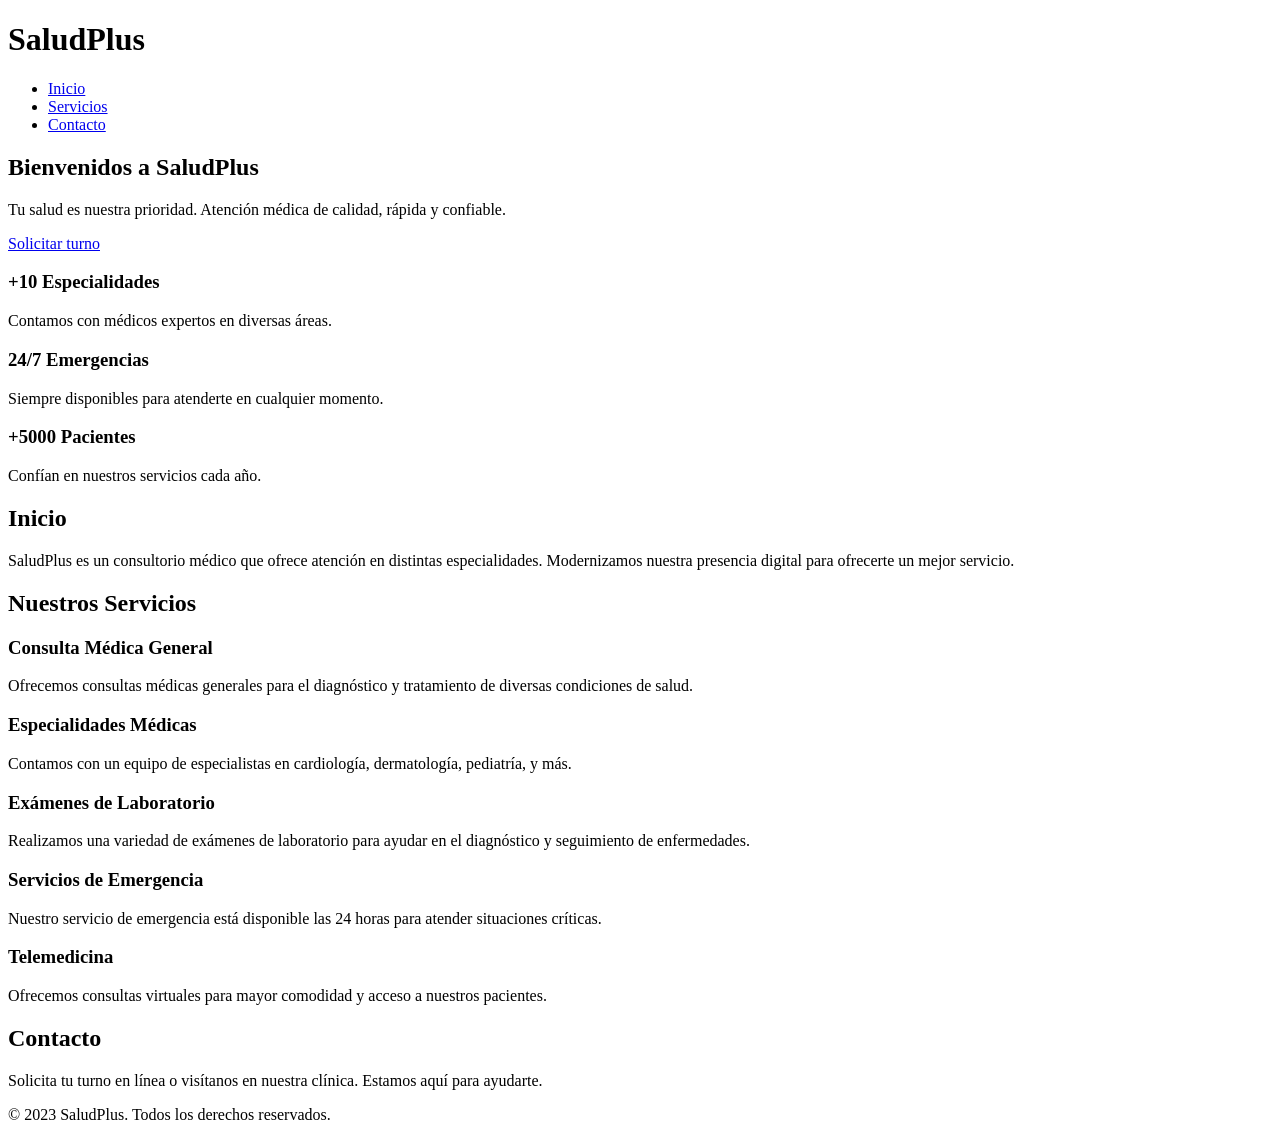
==== index.html @ b2fcef55 "Segundo Commit: Adiccion de Seccion Hero" ====
<!DOCTYPE html>
<html lang="es">
<head>
    <meta charset="UTF-8">
    <meta name="viewport" content="width=device-width, initial-scale=1.0">
    <title>SaludPlus - Servicios Médicos</title>
    <link rel="stylesheet" href="styles.css">
</head>
<body>
    <header class="fixed-header">
        <div class="logo">
            <h1>SaludPlus</h1>
        </div>
        <nav>
            <ul>
                <li><a href="#inicio">Inicio</a></li>
                <li><a href="#servicios">Servicios</a></li>
                <li><a href="#contacto">Contacto</a></li>
            </ul>
        </nav>
    </header>
    
    <main>
        <!-- Hero Section -->
        <section id="hero" class="hero">
            <div class="hero-content">
                <h1>Bienvenidos a SaludPlus</h1>
                <p>Tu salud es nuestra prioridad. Atención médica de calidad, rápida y confiable.</p>
                <a href="turnos.html" class="btn">Solicitar turno</a>
                <div class="hero-highlights">
                    <div>
                        <h3>+10 Especialidades</h3>
                        <p>Contamos con médicos expertos en diversas áreas.</p>
                    </div>
                    <div>
                        <h3>24/7 Emergencias</h3>
                        <p>Siempre disponibles para atenderte en cualquier momento.</p>
                    </div>
                    <div>
                        <h3>+5000 Pacientes</h3>
                        <p>Confían en nuestros servicios cada año.</p>
                    </div>
                </div>
            </div>
        </section>
        
        <section id="inicio">
            <h2>Inicio</h2>
            <p>SaludPlus es un consultorio médico que ofrece atención en distintas especialidades. Modernizamos nuestra presencia digital para ofrecerte un mejor servicio.</p>
        </section>
        
        <section id="servicios">
            <h2>Nuestros Servicios</h2>
            <article>
                <h3>Consulta Médica General</h3>
                <p>Ofrecemos consultas médicas generales para el diagnóstico y tratamiento de diversas condiciones de salud.</p>
            </article>
            <article>
                <h3>Especialidades Médicas</h3>
                <p>Contamos con un equipo de especialistas en cardiología, dermatología, pediatría, y más.</p>
            </article>
            <article>
                <h3>Exámenes de Laboratorio</h3>
                <p>Realizamos una variedad de exámenes de laboratorio para ayudar en el diagnóstico y seguimiento de enfermedades.</p>
            </article>
            <article>
                <h3>Servicios de Emergencia</h3>
                <p>Nuestro servicio de emergencia está disponible las 24 horas para atender situaciones críticas.</p>
            </article>
            <article>
                <h3>Telemedicina</h3>
                <p>Ofrecemos consultas virtuales para mayor comodidad y acceso a nuestros pacientes.</p>
            </article>
        </section>
        
        <section id="contacto">
            <h2>Contacto</h2>
            <p>Solicita tu turno en línea o visítanos en nuestra clínica. Estamos aquí para ayudarte.</p>
        </section>
    </main>
    
    <footer>
        <p>&copy; 2023 SaludPlus. Todos los derechos reservados.</p>
    </footer>
</body>
</html>
---- styles.css ----
/* Estilos para el formulario de turnos */
form {
    max-width: 600px;
    margin: 0 auto;
    padding: 1rem;
    background: #f9f9f9;
    border-radius: 5px;
    box-shadow: 0 2px 5px rgba(0, 0, 0, 0.1);
}

form label {
    display: block;
    margin-bottom: 0.5rem;
    font-weight: bold;
}

form input, form select, form textarea {
    width: 100%;
    padding: 0.5rem;
    margin-bottom: 1rem;
    border: 1px solid #ccc;
    border-radius: 5px;
}

form button {
    display: inline-block;
    background: #007BFF;
    color: #fff;
    padding: 0.75rem 1.5rem;
    text-decoration: none;
    border: none;
    border-radius: 5px;
    font-weight: bold;
    cursor: pointer;
    transition: background 0.3s;
}

form button:hover {
    background: #0056b3;
}
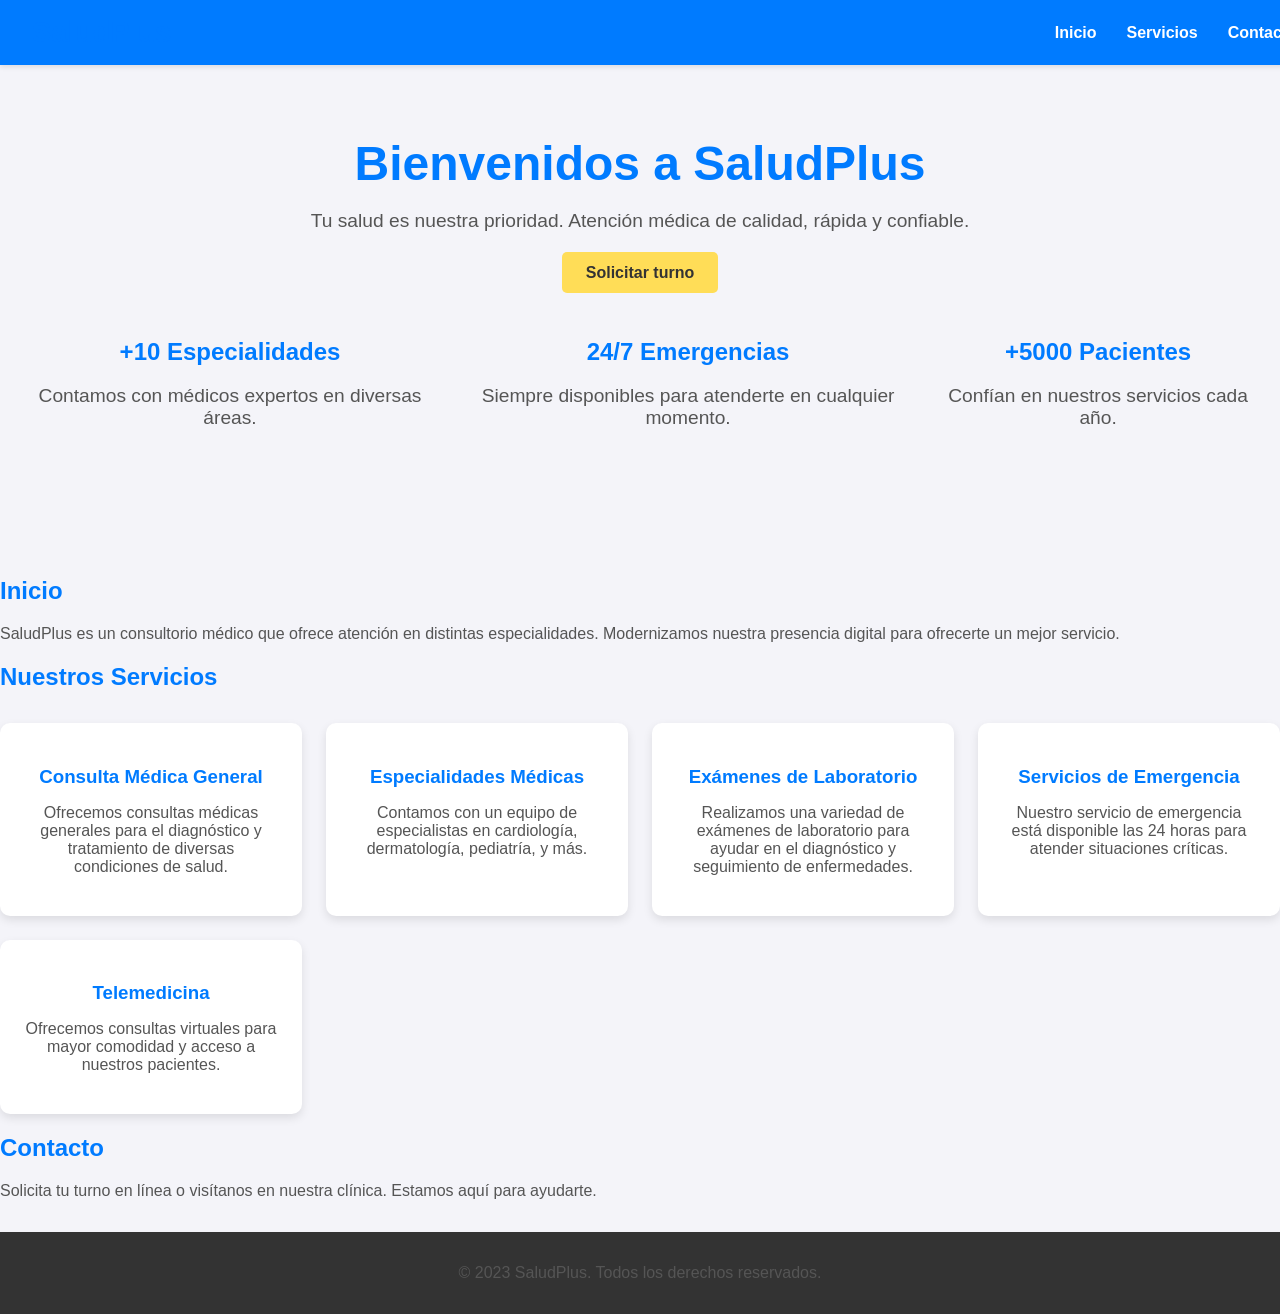
==== commit d077fc76: "Cuarto Commit: Secciones" ====
--- a/index.html
+++ b/index.html
@@ -51,26 +51,28 @@
         
         <section id="servicios">
             <h2>Nuestros Servicios</h2>
-            <article>
-                <h3>Consulta Médica General</h3>
-                <p>Ofrecemos consultas médicas generales para el diagnóstico y tratamiento de diversas condiciones de salud.</p>
-            </article>
-            <article>
-                <h3>Especialidades Médicas</h3>
-                <p>Contamos con un equipo de especialistas en cardiología, dermatología, pediatría, y más.</p>
-            </article>
-            <article>
-                <h3>Exámenes de Laboratorio</h3>
-                <p>Realizamos una variedad de exámenes de laboratorio para ayudar en el diagnóstico y seguimiento de enfermedades.</p>
-            </article>
-            <article>
-                <h3>Servicios de Emergencia</h3>
-                <p>Nuestro servicio de emergencia está disponible las 24 horas para atender situaciones críticas.</p>
-            </article>
-            <article>
-                <h3>Telemedicina</h3>
-                <p>Ofrecemos consultas virtuales para mayor comodidad y acceso a nuestros pacientes.</p>
-            </article>
+            <div class="services-grid">
+                <article>
+                    <h3>Consulta Médica General</h3>
+                    <p>Ofrecemos consultas médicas generales para el diagnóstico y tratamiento de diversas condiciones de salud.</p>
+                </article>
+                <article>
+                    <h3>Especialidades Médicas</h3>
+                    <p>Contamos con un equipo de especialistas en cardiología, dermatología, pediatría, y más.</p>
+                </article>
+                <article>
+                    <h3>Exámenes de Laboratorio</h3>
+                    <p>Realizamos una variedad de exámenes de laboratorio para ayudar en el diagnóstico y seguimiento de enfermedades.</p>
+                </article>
+                <article>
+                    <h3>Servicios de Emergencia</h3>
+                    <p>Nuestro servicio de emergencia está disponible las 24 horas para atender situaciones críticas.</p>
+                </article>
+                <article>
+                    <h3>Telemedicina</h3>
+                    <p>Ofrecemos consultas virtuales para mayor comodidad y acceso a nuestros pacientes.</p>
+                </article>
+            </div>
         </section>
         
         <section id="contacto">
--- a/styles.css
+++ b/styles.css
@@ -1,40 +1,136 @@
-/* Estilos para el formulario de turnos */
-form {
-    max-width: 600px;
-    margin: 0 auto;
-    padding: 1rem;
-    background: #f9f9f9;
-    border-radius: 5px;
-    box-shadow: 0 2px 5px rgba(0, 0, 0, 0.1);
+/* Estilos generales */
+body {
+    font-family: 'Roboto', Arial, sans-serif;
+    margin: 0;
+    padding: 0;
+    color: #333;
+    background-color: #f4f4f9;
 }
 
-form label {
-    display: block;
-    margin-bottom: 0.5rem;
-    font-weight: bold;
+h1, h2, h3 {
+    font-weight: 700;
+    color: #007BFF;
 }
 
-form input, form select, form textarea {
-    width: 100%;
-    padding: 0.5rem;
-    margin-bottom: 1rem;
-    border: 1px solid #ccc;
-    border-radius: 5px;
+p {
+    color: #555;
 }
 
-form button {
-    display: inline-block;
+/* Encabezado fijo */
+.fixed-header {
+    position: fixed;
+    top: 0;
+    left: 0;
+    width: 100%;
     background: #007BFF;
     color: #fff;
+    display: flex;
+    justify-content: space-between;
+    align-items: center;
+    padding: 1rem 2rem;
+    box-shadow: 0 2px 5px rgba(0, 0, 0, 0.1);
+    z-index: 1000;
+}
+
+.fixed-header .logo h1 {
+    margin: 0;
+    font-size: 1.8rem;
+}
+
+.fixed-header nav ul {
+    list-style: none;
+    margin: 0;
+    padding: 0;
+    display: flex;
+}
+
+.fixed-header nav ul li {
+    margin: 0 15px;
+}
+
+.fixed-header nav ul li a {
+    color: #fff;
+    text-decoration: none;
+    font-weight: bold;
+    transition: color 0.3s;
+}
+
+.fixed-header nav ul li a:hover {
+    color: #ffdd57;
+}
+
+/* Hero Section */
+.hero {
+    background: url('https://via.placeholder.com/1920x600') no-repeat center center/cover;
+    color: #fff;
+    text-align: center;
+    padding: 6rem 1rem;
+}
+
+.hero h1 {
+    font-size: 3rem;
+    margin-bottom: 1rem;
+}
+
+.hero p {
+    font-size: 1.2rem;
+    margin-bottom: 2rem;
+}
+
+.hero .btn {
+    background: #ffdd57;
+    color: #333;
     padding: 0.75rem 1.5rem;
     text-decoration: none;
-    border: none;
     border-radius: 5px;
     font-weight: bold;
-    cursor: pointer;
     transition: background 0.3s;
 }
 
-form button:hover {
-    background: #0056b3;
+.hero .btn:hover {
+    background: #ffc107;
+}
+
+.hero-highlights {
+    display: flex;
+    justify-content: space-around;
+    margin-top: 2rem;
+}
+
+.hero-highlights div {
+    text-align: center;
+}
+
+.hero-highlights h3 {
+    font-size: 1.5rem;
+    margin-bottom: 0.5rem;
+}
+
+/* Servicios */
+.services-grid {
+    display: grid;
+    grid-template-columns: repeat(auto-fit, minmax(250px, 1fr));
+    gap: 1.5rem;
+    margin-top: 2rem;
+}
+
+.services-grid article {
+    background: #fff;
+    padding: 1.5rem;
+    border-radius: 10px;
+    box-shadow: 0 4px 10px rgba(0, 0, 0, 0.1);
+    text-align: center;
+}
+
+.services-grid article h3 {
+    margin-bottom: 1rem;
+}
+
+/* Footer */
+footer {
+    background: #333;
+    color: #fff;
+    text-align: center;
+    padding: 1rem 0;
+    margin-top: 2rem;
 }
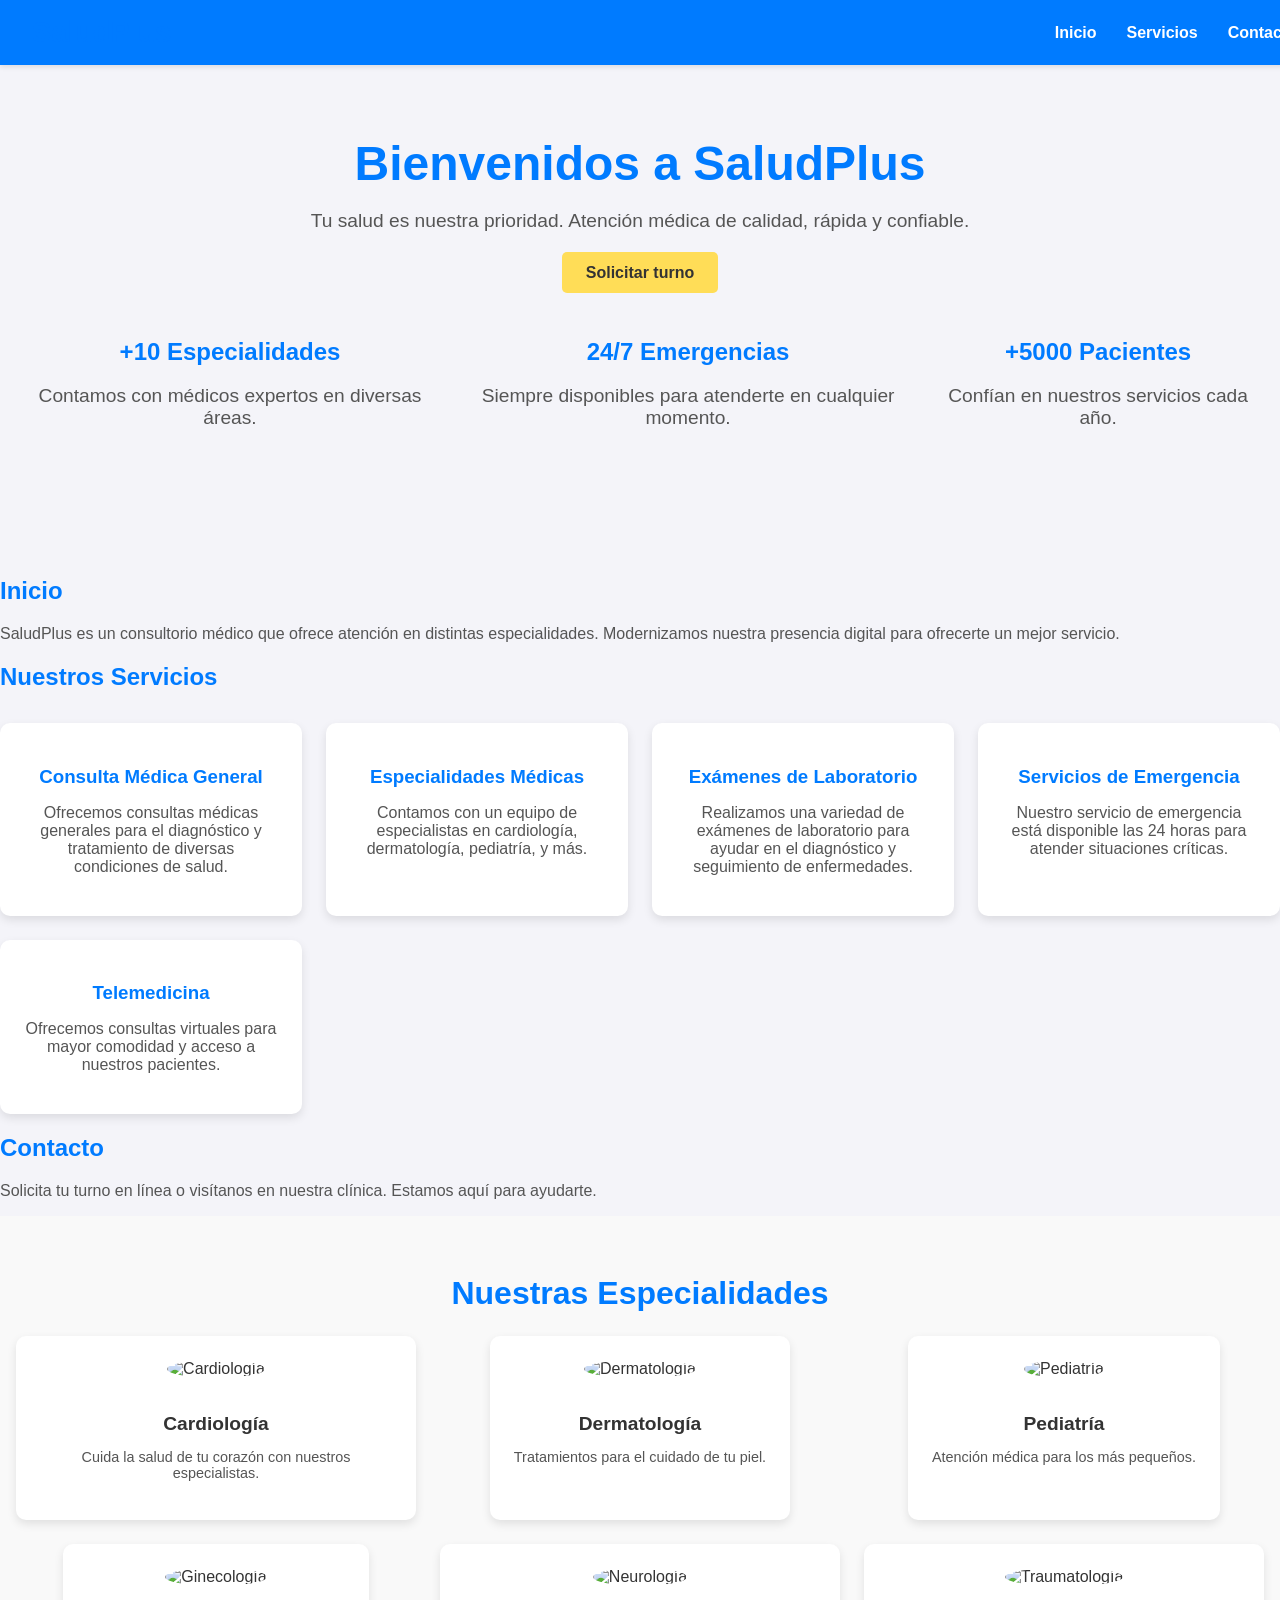
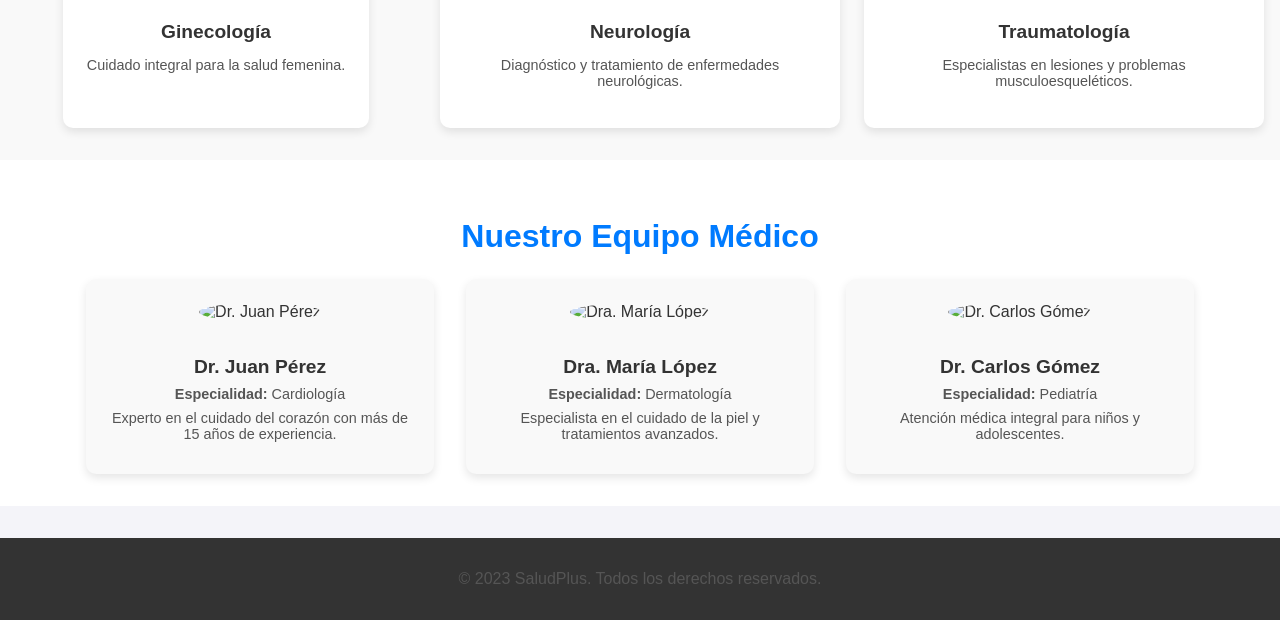
==== commit b28ff0ce: "Quinto Commit: Obras Sociales" ====
--- a/index.html
+++ b/index.html
@@ -81,6 +81,66 @@
         </section>
     </main>
     
+    <section id="especialidades">
+        <h2>Nuestras Especialidades</h2>
+        <div class="especialidades-grid">
+            <article>
+                <img src="https://via.placeholder.com/150" alt="Cardiología">
+                <h3>Cardiología</h3>
+                <p>Cuida la salud de tu corazón con nuestros especialistas.</p>
+            </article>
+            <article>
+                <img src="https://via.placeholder.com/150" alt="Dermatología">
+                <h3>Dermatología</h3>
+                <p>Tratamientos para el cuidado de tu piel.</p>
+            </article>
+            <article>
+                <img src="https://via.placeholder.com/150" alt="Pediatría">
+                <h3>Pediatría</h3>
+                <p>Atención médica para los más pequeños.</p>
+            </article>
+            <article>
+                <img src="https://via.placeholder.com/150" alt="Ginecología">
+                <h3>Ginecología</h3>
+                <p>Cuidado integral para la salud femenina.</p>
+            </article>
+            <article>
+                <img src="https://via.placeholder.com/150" alt="Neurología">
+                <h3>Neurología</h3>
+                <p>Diagnóstico y tratamiento de enfermedades neurológicas.</p>
+            </article>
+            <article>
+                <img src="https://via.placeholder.com/150" alt="Traumatología">
+                <h3>Traumatología</h3>
+                <p>Especialistas en lesiones y problemas musculoesqueléticos.</p>
+            </article>
+        </div>
+    </section>
+
+    <section id="nuestros-medicos">
+        <h2>Nuestro Equipo Médico</h2>
+        <div class="medicos-container">
+            <article class="medico">
+                <img src="https://via.placeholder.com/150" alt="Dr. Juan Pérez">
+                <h3>Dr. Juan Pérez</h3>
+                <p><strong>Especialidad:</strong> Cardiología</p>
+                <p>Experto en el cuidado del corazón con más de 15 años de experiencia.</p>
+            </article>
+            <article class="medico">
+                <img src="https://via.placeholder.com/150" alt="Dra. María López">
+                <h3>Dra. María López</h3>
+                <p><strong>Especialidad:</strong> Dermatología</p>
+                <p>Especialista en el cuidado de la piel y tratamientos avanzados.</p>
+            </article>
+            <article class="medico">
+                <img src="https://via.placeholder.com/150" alt="Dr. Carlos Gómez">
+                <h3>Dr. Carlos Gómez</h3>
+                <p><strong>Especialidad:</strong> Pediatría</p>
+                <p>Atención médica integral para niños y adolescentes.</p>
+            </article>
+        </div>
+    </section>
+    
     <footer>
         <p>&copy; 2023 SaludPlus. Todos los derechos reservados.</p>
     </footer>
--- a/styles.css
+++ b/styles.css
@@ -133,4 +133,118 @@
     text-align: center;
     padding: 1rem 0;
     margin-top: 2rem;
+}
+
+/* Especialidades */
+#especialidades {
+    padding: 2rem 1rem;
+    background-color: #f9f9f9;
+    text-align: center;
+}
+
+#especialidades h2 {
+    font-size: 2rem;
+    margin-bottom: 1.5rem;
+    color: #007BFF;
+}
+
+.especialidades-grid {
+    display: grid;
+    grid-template-columns: repeat(auto-fit, minmax(250px, 1fr));
+    gap: 1.5rem;
+    justify-items: center;
+}
+
+@media (min-width: 992px) {
+    .especialidades-grid {
+        grid-template-columns: repeat(3, 1fr); /* 3 columnas en pantallas grandes */
+    }
+}
+
+.especialidades-grid article {
+    background: #fff;
+    padding: 1.5rem;
+    border-radius: 10px;
+    box-shadow: 0 4px 10px rgba(0, 0, 0, 0.1);
+    text-align: center;
+    transition: transform 0.3s, box-shadow 0.3s;
+}
+
+.especialidades-grid article:hover {
+    transform: translateY(-5px);
+    box-shadow: 0 6px 15px rgba(0, 0, 0, 0.2);
+}
+
+.especialidades-grid img {
+    width: 100px;
+    height: 100px;
+    object-fit: cover;
+    border-radius: 50%;
+    margin-bottom: 1rem;
+}
+
+.especialidades-grid h3 {
+    font-size: 1.2rem;
+    margin-bottom: 0.5rem;
+    color: #333;
+}
+
+.especialidades-grid p {
+    font-size: 0.9rem;
+    color: #555;
+}
+
+/* Nuestros Médicos */
+#nuestros-medicos {
+    padding: 2rem 1rem;
+    background-color: #fff;
+    text-align: center;
+}
+
+#nuestros-medicos h2 {
+    font-size: 2rem;
+    margin-bottom: 1.5rem;
+    color: #007BFF;
+}
+
+.medicos-container {
+    display: flex;
+    flex-wrap: wrap;
+    justify-content: center;
+    gap: 2rem;
+}
+
+.medico {
+    background: #f9f9f9;
+    padding: 1.5rem;
+    border-radius: 10px;
+    box-shadow: 0 4px 10px rgba(0, 0, 0, 0.1);
+    text-align: center;
+    max-width: 300px;
+    transition: transform 0.3s, box-shadow 0.3s;
+}
+
+.medico:hover {
+    transform: translateY(-5px);
+    box-shadow: 0 6px 15px rgba(0, 0, 0, 0.2);
+}
+
+.medico img {
+    width: 120px;
+    height: 120px;
+    object-fit: cover;
+    border-radius: 50%;
+    margin-bottom: 1rem;
+}
+
+.medico h3 {
+    font-size: 1.2rem;
+    margin-bottom: 0.5rem;
+    color: #333;
+}
+
+.medico p {
+    font-size: 0.9rem;
+    color: #555;
+    margin: 0.5rem 0;
 }
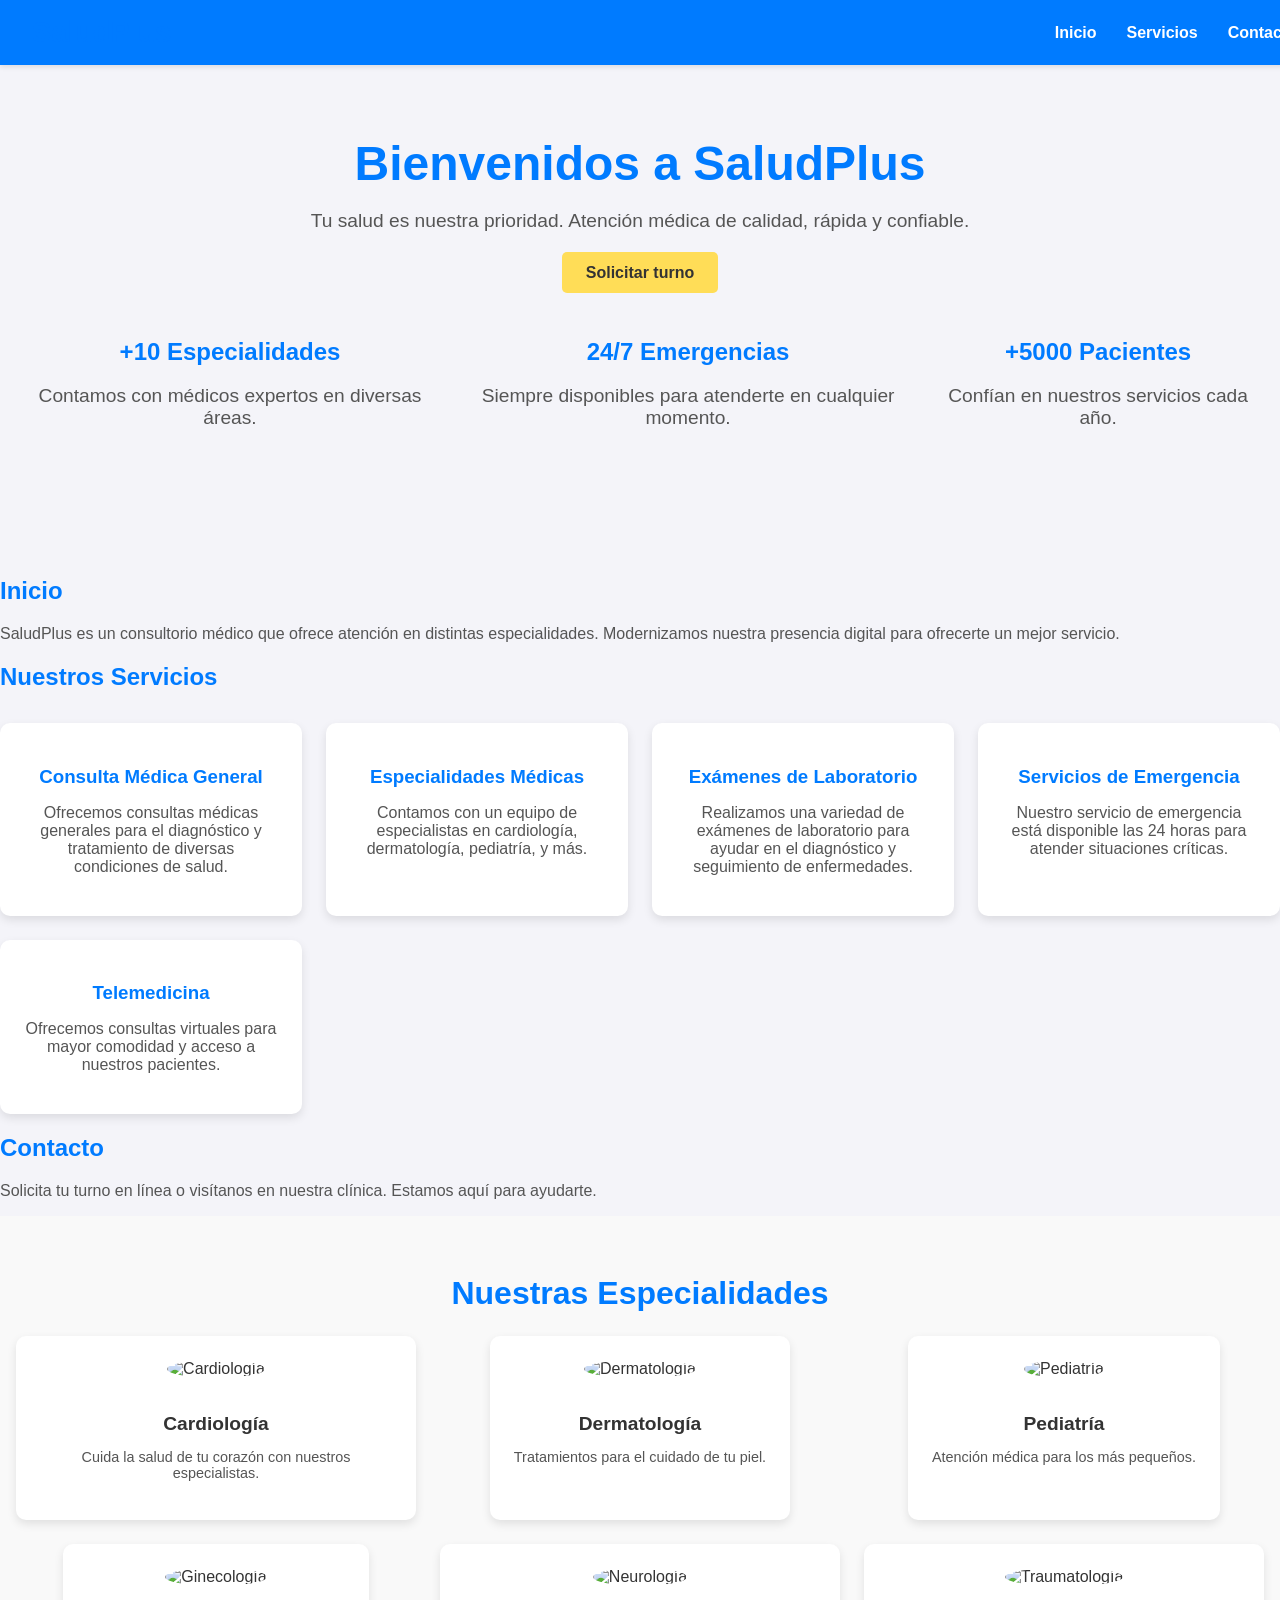
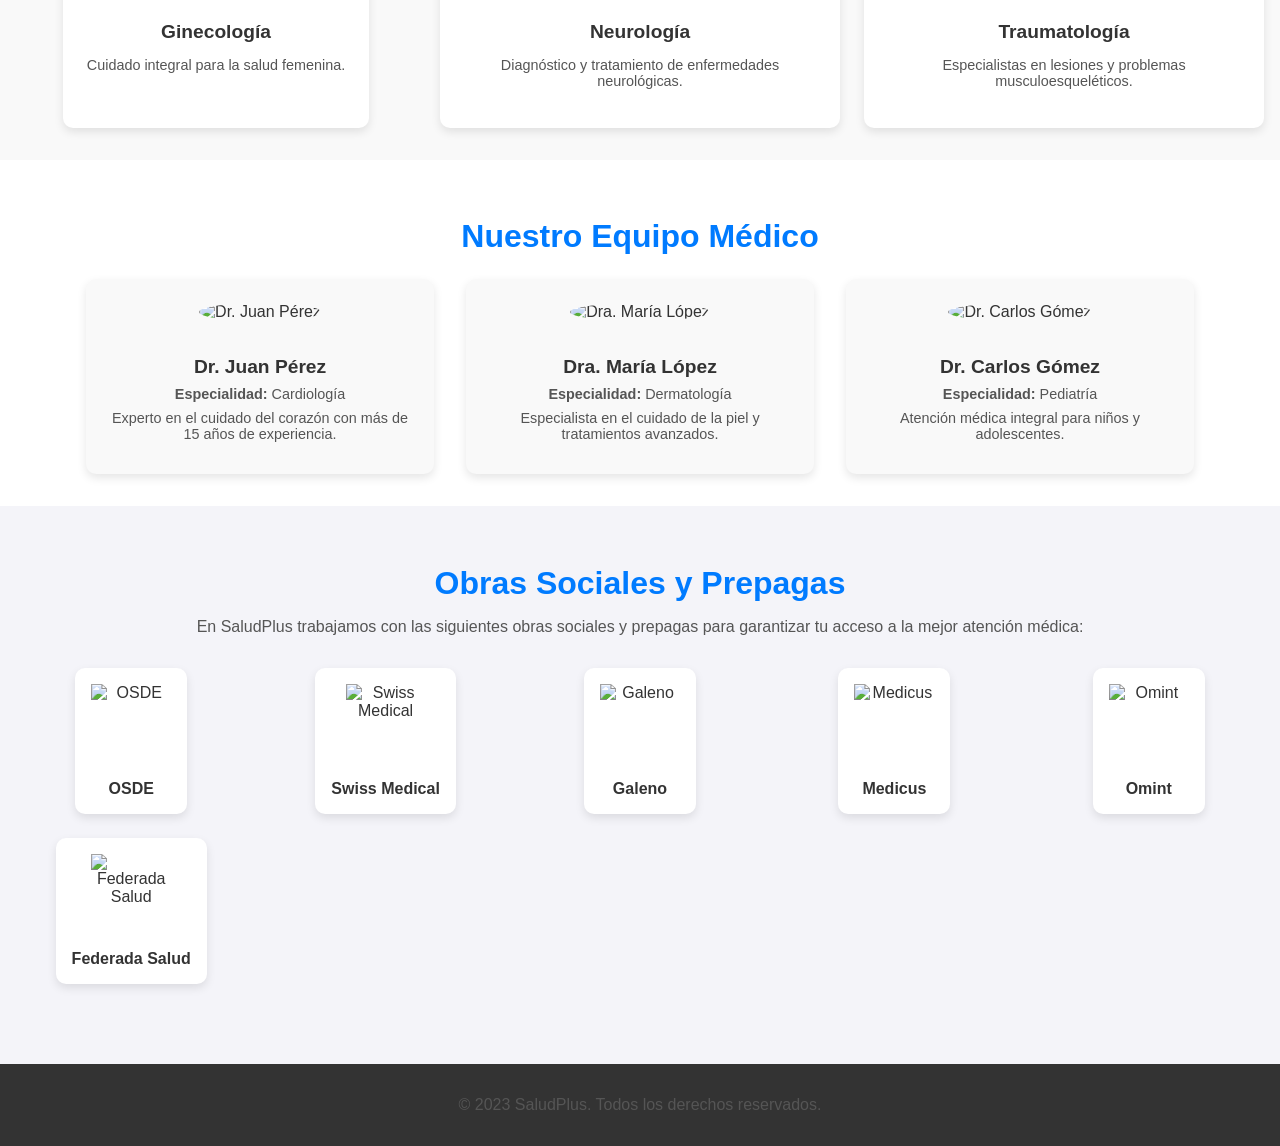
==== commit 18a69de9: "Sexto Commit: Secciones y Derechos" ====
--- a/index.html
+++ b/index.html
@@ -140,6 +140,37 @@
             </article>
         </div>
     </section>
+
+    <section id="obras-sociales">
+        <h2>Obras Sociales y Prepagas</h2>
+        <p>En SaludPlus trabajamos con las siguientes obras sociales y prepagas para garantizar tu acceso a la mejor atención médica:</p>
+        <ul class="obras-list">
+            <li>
+                <img src="https://via.placeholder.com/100" alt="OSDE">
+                <span>OSDE</span>
+            </li>
+            <li>
+                <img src="https://via.placeholder.com/100" alt="Swiss Medical">
+                <span>Swiss Medical</span>
+            </li>
+            <li>
+                <img src="https://via.placeholder.com/100" alt="Galeno">
+                <span>Galeno</span>
+            </li>
+            <li>
+                <img src="https://via.placeholder.com/100" alt="Medicus">
+                <span>Medicus</span>
+            </li>
+            <li>
+                <img src="https://via.placeholder.com/100" alt="Omint">
+                <span>Omint</span>
+            </li>
+            <li>
+                <img src="https://via.placeholder.com/100" alt="Federada Salud">
+                <span>Federada Salud</span>
+            </li>
+        </ul>
+    </section>
     
     <footer>
         <p>&copy; 2023 SaludPlus. Todos los derechos reservados.</p>
--- a/styles.css
+++ b/styles.css
@@ -247,4 +247,62 @@
     font-size: 0.9rem;
     color: #555;
     margin: 0.5rem 0;
+}
+
+/* Obras Sociales */
+#obras-sociales {
+    padding: 2rem 1rem;
+    background-color: #f4f4f9;
+    text-align: center;
+}
+
+#obras-sociales h2 {
+    font-size: 2rem;
+    margin-bottom: 1rem;
+    color: #007BFF;
+}
+
+#obras-sociales p {
+    font-size: 1rem;
+    color: #555;
+    margin-bottom: 2rem;
+}
+
+.obras-list {
+    list-style: none;
+    padding: 0;
+    display: grid;
+    grid-template-columns: repeat(auto-fit, minmax(200px, 1fr));
+    gap: 1.5rem;
+    justify-items: center;
+}
+
+.obras-list li {
+    background: #fff;
+    padding: 1rem;
+    border-radius: 10px;
+    box-shadow: 0 4px 10px rgba(0, 0, 0, 0.1);
+    text-align: center;
+    transition: transform 0.3s, box-shadow 0.3s;
+    display: flex;
+    flex-direction: column;
+    align-items: center;
+}
+
+.obras-list li:hover {
+    transform: translateY(-5px);
+    box-shadow: 0 6px 15px rgba(0, 0, 0, 0.2);
+}
+
+.obras-list img {
+    width: 80px;
+    height: 80px;
+    object-fit: contain;
+    margin-bottom: 1rem;
+}
+
+.obras-list span {
+    font-size: 1rem;
+    font-weight: bold;
+    color: #333;
 }
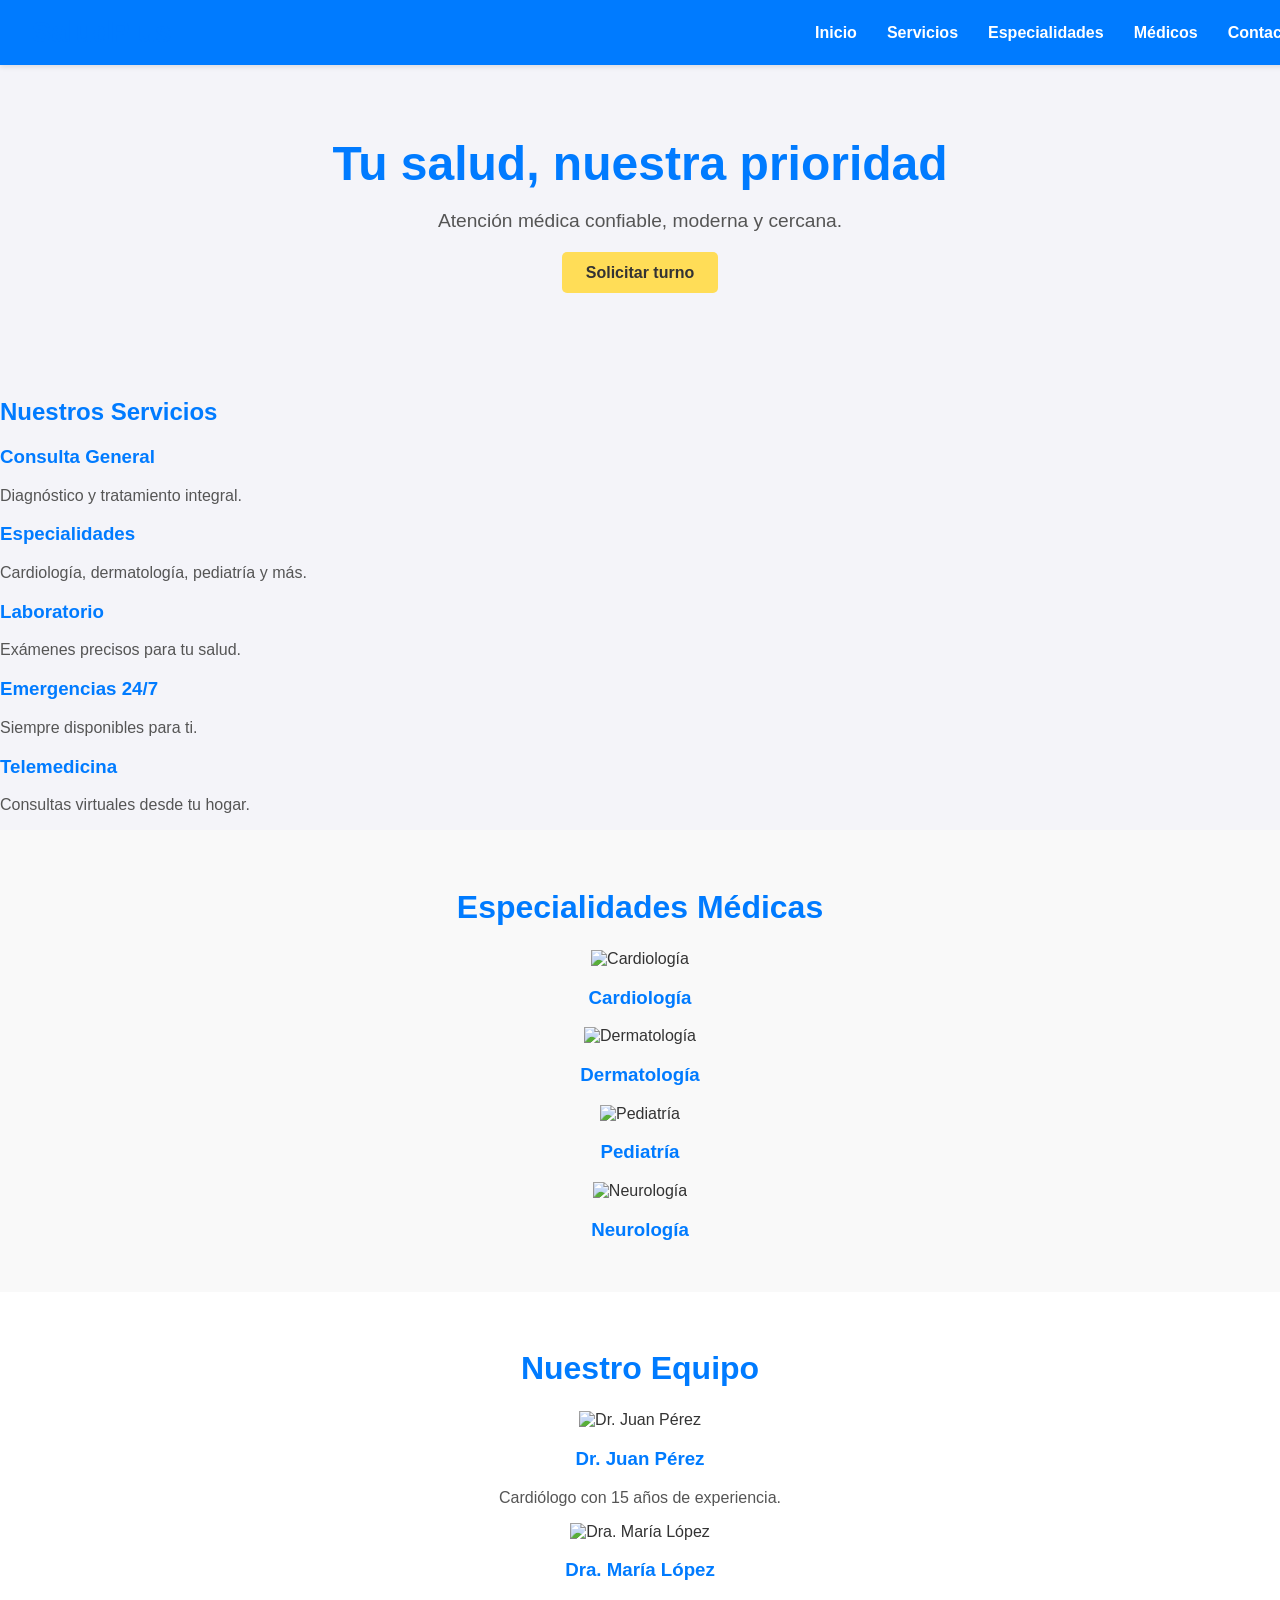
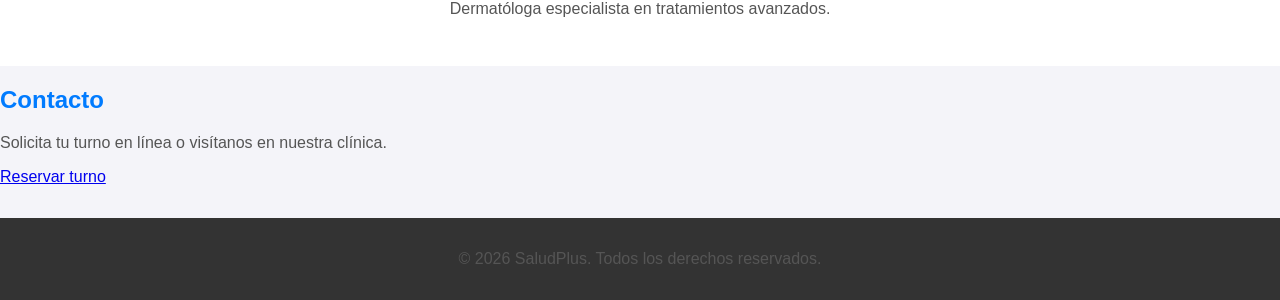
==== commit 56f7efdb: "Update index.html" ====
--- a/index.html
+++ b/index.html
@@ -1,179 +1,114 @@
 <!DOCTYPE html>
 <html lang="es">
 <head>
-    <meta charset="UTF-8">
-    <meta name="viewport" content="width=device-width, initial-scale=1.0">
-    <title>SaludPlus - Servicios Médicos</title>
-    <link rel="stylesheet" href="styles.css">
+  <meta charset="UTF-8">
+  <meta name="viewport" content="width=device-width, initial-scale=1.0">
+  <title>SaludPlus - Servicios Médicos</title>
+  <link rel="stylesheet" href="styles.css">
 </head>
 <body>
-    <header class="fixed-header">
-        <div class="logo">
-            <h1>SaludPlus</h1>
-        </div>
-        <nav>
-            <ul>
-                <li><a href="#inicio">Inicio</a></li>
-                <li><a href="#servicios">Servicios</a></li>
-                <li><a href="#contacto">Contacto</a></li>
-            </ul>
-        </nav>
-    </header>
-    
-    <main>
-        <!-- Hero Section -->
-        <section id="hero" class="hero">
-            <div class="hero-content">
-                <h1>Bienvenidos a SaludPlus</h1>
-                <p>Tu salud es nuestra prioridad. Atención médica de calidad, rápida y confiable.</p>
-                <a href="turnos.html" class="btn">Solicitar turno</a>
-                <div class="hero-highlights">
-                    <div>
-                        <h3>+10 Especialidades</h3>
-                        <p>Contamos con médicos expertos en diversas áreas.</p>
-                    </div>
-                    <div>
-                        <h3>24/7 Emergencias</h3>
-                        <p>Siempre disponibles para atenderte en cualquier momento.</p>
-                    </div>
-                    <div>
-                        <h3>+5000 Pacientes</h3>
-                        <p>Confían en nuestros servicios cada año.</p>
-                    </div>
-                </div>
-            </div>
-        </section>
-        
-        <section id="inicio">
-            <h2>Inicio</h2>
-            <p>SaludPlus es un consultorio médico que ofrece atención en distintas especialidades. Modernizamos nuestra presencia digital para ofrecerte un mejor servicio.</p>
-        </section>
-        
-        <section id="servicios">
-            <h2>Nuestros Servicios</h2>
-            <div class="services-grid">
-                <article>
-                    <h3>Consulta Médica General</h3>
-                    <p>Ofrecemos consultas médicas generales para el diagnóstico y tratamiento de diversas condiciones de salud.</p>
-                </article>
-                <article>
-                    <h3>Especialidades Médicas</h3>
-                    <p>Contamos con un equipo de especialistas en cardiología, dermatología, pediatría, y más.</p>
-                </article>
-                <article>
-                    <h3>Exámenes de Laboratorio</h3>
-                    <p>Realizamos una variedad de exámenes de laboratorio para ayudar en el diagnóstico y seguimiento de enfermedades.</p>
-                </article>
-                <article>
-                    <h3>Servicios de Emergencia</h3>
-                    <p>Nuestro servicio de emergencia está disponible las 24 horas para atender situaciones críticas.</p>
-                </article>
-                <article>
-                    <h3>Telemedicina</h3>
-                    <p>Ofrecemos consultas virtuales para mayor comodidad y acceso a nuestros pacientes.</p>
-                </article>
-            </div>
-        </section>
-        
-        <section id="contacto">
-            <h2>Contacto</h2>
-            <p>Solicita tu turno en línea o visítanos en nuestra clínica. Estamos aquí para ayudarte.</p>
-        </section>
-    </main>
-    
-    <section id="especialidades">
-        <h2>Nuestras Especialidades</h2>
-        <div class="especialidades-grid">
-            <article>
-                <img src="https://via.placeholder.com/150" alt="Cardiología">
-                <h3>Cardiología</h3>
-                <p>Cuida la salud de tu corazón con nuestros especialistas.</p>
-            </article>
-            <article>
-                <img src="https://via.placeholder.com/150" alt="Dermatología">
-                <h3>Dermatología</h3>
-                <p>Tratamientos para el cuidado de tu piel.</p>
-            </article>
-            <article>
-                <img src="https://via.placeholder.com/150" alt="Pediatría">
-                <h3>Pediatría</h3>
-                <p>Atención médica para los más pequeños.</p>
-            </article>
-            <article>
-                <img src="https://via.placeholder.com/150" alt="Ginecología">
-                <h3>Ginecología</h3>
-                <p>Cuidado integral para la salud femenina.</p>
-            </article>
-            <article>
-                <img src="https://via.placeholder.com/150" alt="Neurología">
-                <h3>Neurología</h3>
-                <p>Diagnóstico y tratamiento de enfermedades neurológicas.</p>
-            </article>
-            <article>
-                <img src="https://via.placeholder.com/150" alt="Traumatología">
-                <h3>Traumatología</h3>
-                <p>Especialistas en lesiones y problemas musculoesqueléticos.</p>
-            </article>
-        </div>
-    </section>
+  <!-- Header -->
+  <header class="fixed-header">
+    <div class="logo">
+      <h1>SaludPlus</h1>
+    </div>
+    <nav>
+      <ul>
+        <li><a href="#inicio">Inicio</a></li>
+        <li><a href="#servicios">Servicios</a></li>
+        <li><a href="#especialidades">Especialidades</a></li>
+        <li><a href="#nuestros-medicos">Médicos</a></li>
+        <li><a href="#contacto">Contacto</a></li>
+      </ul>
+    </nav>
+  </header>
 
-    <section id="nuestros-medicos">
-        <h2>Nuestro Equipo Médico</h2>
-        <div class="medicos-container">
-            <article class="medico">
-                <img src="https://via.placeholder.com/150" alt="Dr. Juan Pérez">
-                <h3>Dr. Juan Pérez</h3>
-                <p><strong>Especialidad:</strong> Cardiología</p>
-                <p>Experto en el cuidado del corazón con más de 15 años de experiencia.</p>
-            </article>
-            <article class="medico">
-                <img src="https://via.placeholder.com/150" alt="Dra. María López">
-                <h3>Dra. María López</h3>
-                <p><strong>Especialidad:</strong> Dermatología</p>
-                <p>Especialista en el cuidado de la piel y tratamientos avanzados.</p>
-            </article>
-            <article class="medico">
-                <img src="https://via.placeholder.com/150" alt="Dr. Carlos Gómez">
-                <h3>Dr. Carlos Gómez</h3>
-                <p><strong>Especialidad:</strong> Pediatría</p>
-                <p>Atención médica integral para niños y adolescentes.</p>
-            </article>
-        </div>
-    </section>
+  <!-- Hero -->
+  <section class="hero">
+    <div class="hero-content">
+      <h1>Tu salud, nuestra prioridad</h1>
+      <p>Atención médica confiable, moderna y cercana.</p>
+      <a href="turnos.html" class="btn">Solicitar turno</a>
+    </div>
+  </section>
 
-    <section id="obras-sociales">
-        <h2>Obras Sociales y Prepagas</h2>
-        <p>En SaludPlus trabajamos con las siguientes obras sociales y prepagas para garantizar tu acceso a la mejor atención médica:</p>
-        <ul class="obras-list">
-            <li>
-                <img src="https://via.placeholder.com/100" alt="OSDE">
-                <span>OSDE</span>
-            </li>
-            <li>
-                <img src="https://via.placeholder.com/100" alt="Swiss Medical">
-                <span>Swiss Medical</span>
-            </li>
-            <li>
-                <img src="https://via.placeholder.com/100" alt="Galeno">
-                <span>Galeno</span>
-            </li>
-            <li>
-                <img src="https://via.placeholder.com/100" alt="Medicus">
-                <span>Medicus</span>
-            </li>
-            <li>
-                <img src="https://via.placeholder.com/100" alt="Omint">
-                <span>Omint</span>
-            </li>
-            <li>
-                <img src="https://via.placeholder.com/100" alt="Federada Salud">
-                <span>Federada Salud</span>
-            </li>
-        </ul>
-    </section>
-    
-    <footer>
-        <p>&copy; 2023 SaludPlus. Todos los derechos reservados.</p>
-    </footer>
+  <!-- Servicios -->
+  <section id="servicios">
+    <h2>Nuestros Servicios</h2>
+    <div class="grid">
+      <article>
+        <h3>Consulta General</h3>
+        <p>Diagnóstico y tratamiento integral.</p>
+      </article>
+      <article>
+        <h3>Especialidades</h3>
+        <p>Cardiología, dermatología, pediatría y más.</p>
+      </article>
+      <article>
+        <h3>Laboratorio</h3>
+        <p>Exámenes precisos para tu salud.</p>
+      </article>
+      <article>
+        <h3>Emergencias 24/7</h3>
+        <p>Siempre disponibles para ti.</p>
+      </article>
+      <article>
+        <h3>Telemedicina</h3>
+        <p>Consultas virtuales desde tu hogar.</p>
+      </article>
+    </div>
+  </section>
+
+  <!-- Especialidades -->
+  <section id="especialidades">
+    <h2>Especialidades Médicas</h2>
+    <div class="grid">
+      <article>
+        <img src="https://via.placeholder.com/120" alt="Cardiología">
+        <h3>Cardiología</h3>
+      </article>
+      <article>
+        <img src="https://via.placeholder.com/120" alt="Dermatología">
+        <h3>Dermatología</h3>
+      </article>
+      <article>
+        <img src="https://via.placeholder.com/120" alt="Pediatría">
+        <h3>Pediatría</h3>
+      </article>
+      <article>
+        <img src="https://via.placeholder.com/120" alt="Neurología">
+        <h3>Neurología</h3>
+      </article>
+    </div>
+  </section>
+
+  <!-- Médicos -->
+  <section id="nuestros-medicos">
+    <h2>Nuestro Equipo</h2>
+    <div class="grid">
+      <article>
+        <img src="https://via.placeholder.com/120" alt="Dr. Juan Pérez">
+        <h3>Dr. Juan Pérez</h3>
+        <p>Cardiólogo con 15 años de experiencia.</p>
+      </article>
+      <article>
+        <img src="https://via.placeholder.com/120" alt="Dra. María López">
+        <h3>Dra. María López</h3>
+        <p>Dermatóloga especialista en tratamientos avanzados.</p>
+      </article>
+    </div>
+  </section>
+
+  <!-- Contacto -->
+  <section id="contacto">
+    <h2>Contacto</h2>
+    <p>Solicita tu turno en línea o visítanos en nuestra clínica.</p>
+    <a href="turnos.html" class="btn">Reservar turno</a>
+  </section>
+
+  <!-- Footer -->
+  <footer>
+    <p>&copy; 2026 SaludPlus. Todos los derechos reservados.</p>
+  </footer>
 </body>
-</html>+</html>
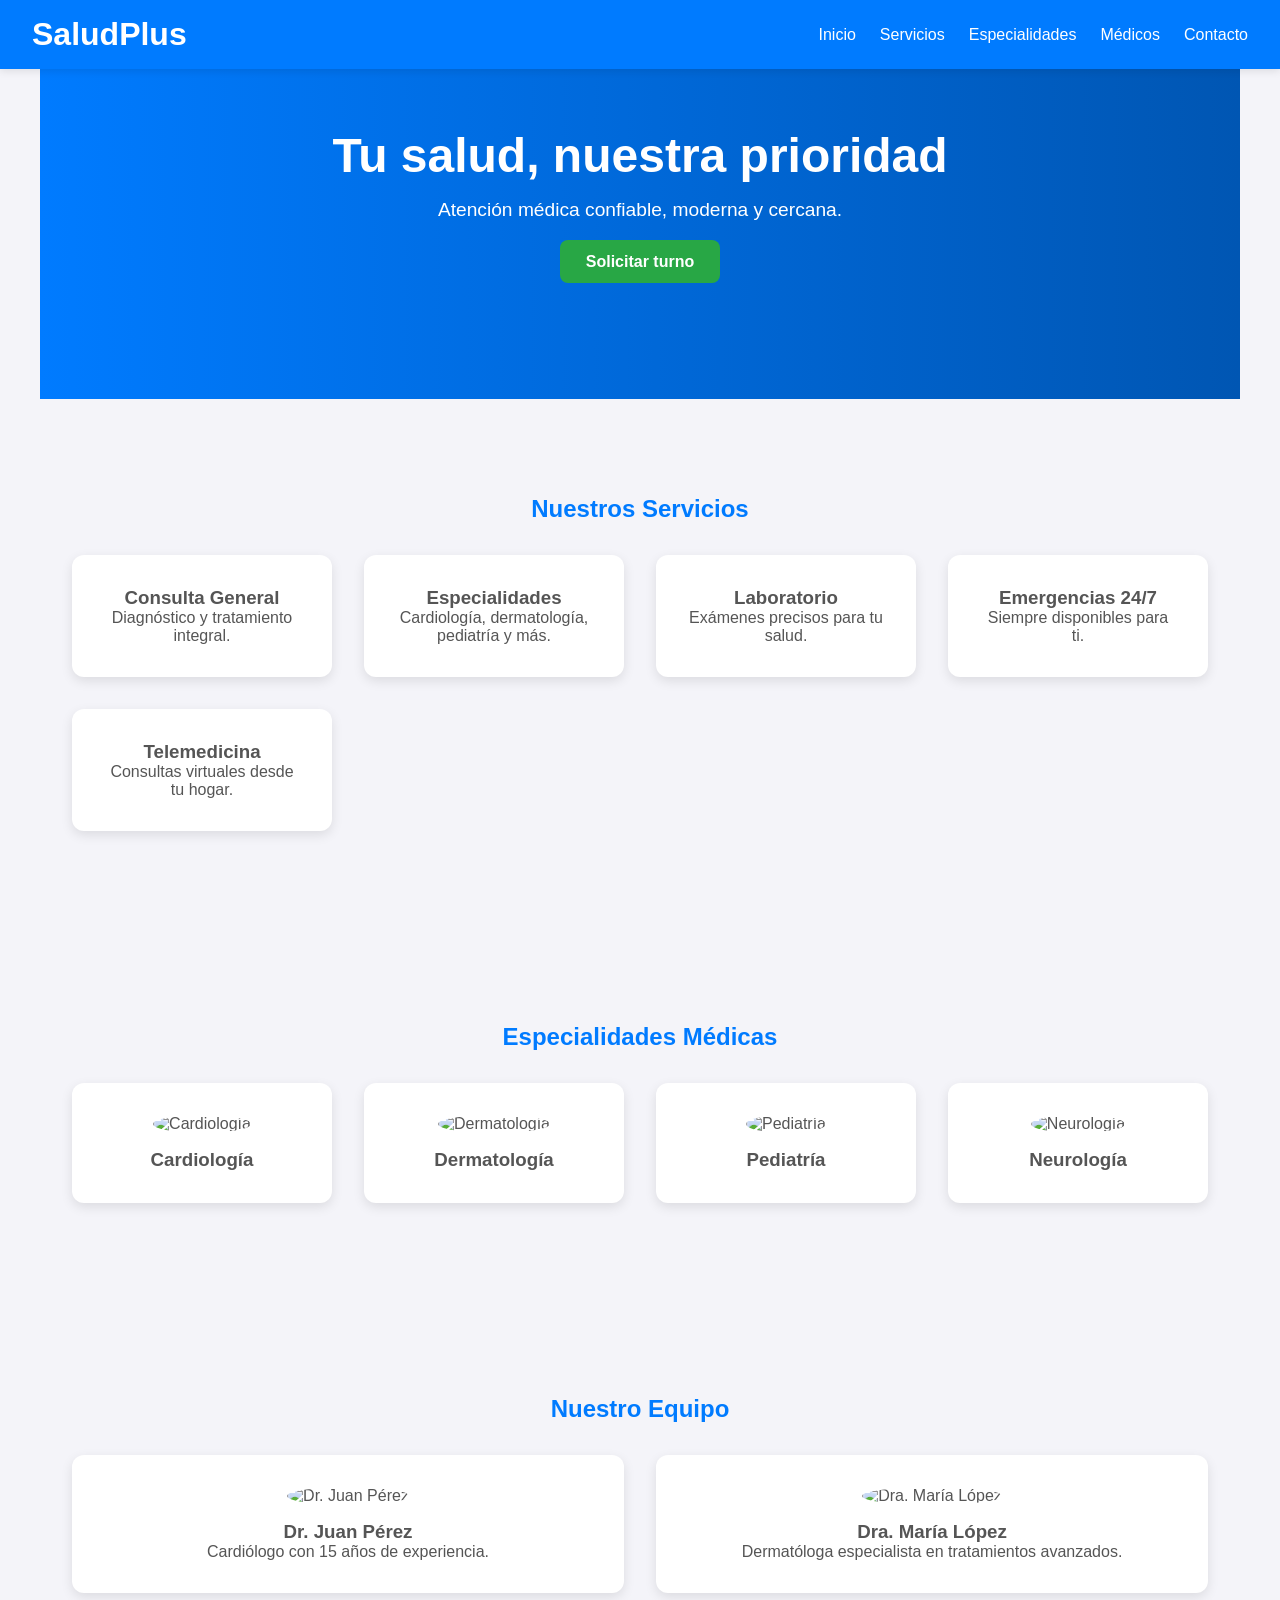
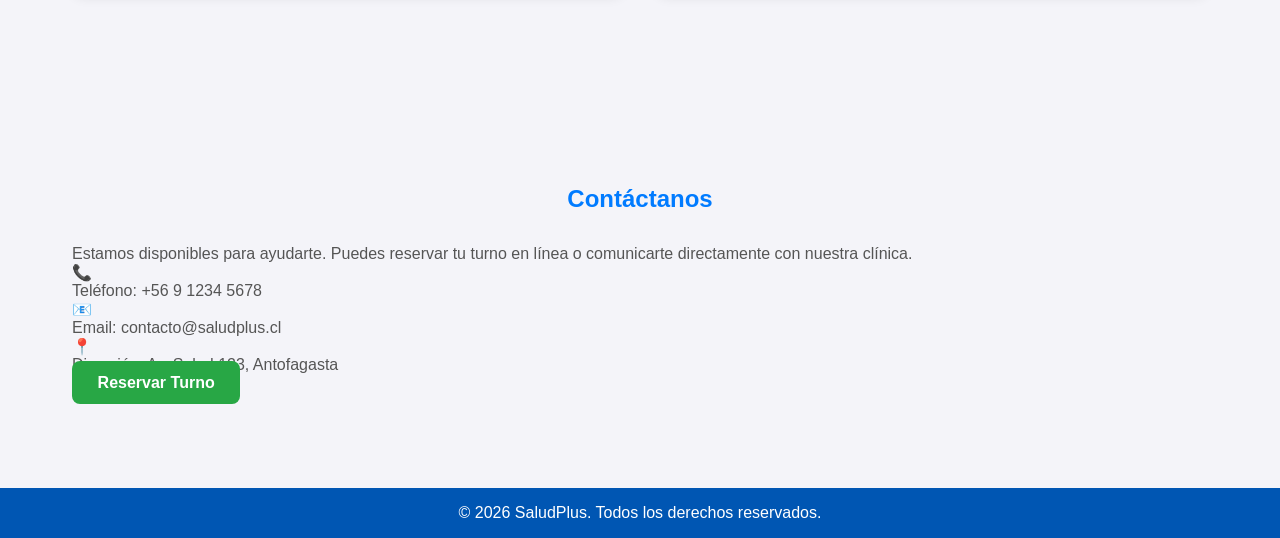
==== commit f247e2ec: "Update index.html" ====
--- a/index.html
+++ b/index.html
@@ -98,13 +98,29 @@
       </article>
     </div>
   </section>
+<section id="contacto" class="contact-section">
+  <h2>Contáctanos</h2>
+  <p>Estamos disponibles para ayudarte. Puedes reservar tu turno en línea o comunicarte directamente con nuestra clínica.</p>
+  
+  <div class="contact-info">
+    <div>
+      <span class="icon">📞</span>
+      <p>Teléfono: +56 9 1234 5678</p>
+    </div>
+    <div>
+      <span class="icon">📧</span>
+      <p>Email: contacto@saludplus.cl</p>
+    </div>
+    <div>
+      <span class="icon">📍</span>
+      <p>Dirección: Av. Salud 123, Antofagasta</p>
+    </div>
+  </div>
+  
+  <a href="turnos.html" class="btn">Reservar Turno</a>
+</section>
 
-  <!-- Contacto -->
-  <section id="contacto">
-    <h2>Contacto</h2>
-    <p>Solicita tu turno en línea o visítanos en nuestra clínica.</p>
-    <a href="turnos.html" class="btn">Reservar turno</a>
-  </section>
+ 
 
   <!-- Footer -->
   <footer>
--- a/styles.css
+++ b/styles.css
@@ -1,308 +1,128 @@
-/* Estilos generales */
-body {
-    font-family: 'Roboto', Arial, sans-serif;
-    margin: 0;
-    padding: 0;
-    color: #333;
-    background-color: #f4f4f9;
+/* Paleta clínica */
+:root {
+  --azul-clinico: #007BFF;
+  --azul-oscuro: #0056b3;
+  --verde-salud: #28a745;
+  --gris-suave: #f4f4f9;
+  --gris-texto: #555;
 }
 
-h1, h2, h3 {
-    font-weight: 700;
-    color: #007BFF;
+/* Reset */
+* { margin: 0; padding: 0; box-sizing: border-box; }
+body { font-family: 'Roboto', Arial, sans-serif; background: var(--gris-suave); color: var(--gris-texto); }
+
+/* Header */
+.fixed-header {
+  position: fixed; top: 0; width: 100%;
+  background: var(--azul-clinico); color: #fff;
+  display: flex; justify-content: space-between; align-items: center;
+  padding: 1rem 2rem; box-shadow: 0 2px 8px rgba(0,0,0,0.1);
+  z-index: 1000;
+}
+.fixed-header nav ul { list-style: none; display: flex; gap: 1.5rem; }
+.fixed-header nav a { color: #fff; text-decoration: none; font-weight: 500; transition: color 0.3s; }
+.fixed-header nav a:hover { color: var(--verde-salud); }
+
+/* Hero */
+.hero {
+  background: linear-gradient(to right, var(--azul-clinico), var(--azul-oscuro));
+  color: #fff; text-align: center; padding: 8rem 2rem;
+}
+.hero h1 { font-size: 3rem; margin-bottom: 1rem; }
+.hero p { font-size: 1.2rem; margin-bottom: 2rem; }
+.btn {
+  background: var(--verde-salud); color: #fff;
+  padding: 0.8rem 1.6rem; border-radius: 8px;
+  text-decoration: none; font-weight: bold;
+  transition: background 0.3s;
+}
+.btn:hover { background: #218838; }
+
+/* Secciones */
+section { padding: 6rem 2rem; max-width: 1200px; margin: auto; }
+h2 { text-align: center; color: var(--azul-clinico); margin-bottom: 2rem; }
+
+/* Grid */
+.grid {
+  display: grid; gap: 2rem;
+  grid-template-columns: repeat(auto-fit, minmax(250px, 1fr));
+}
+.grid article {
+  background: #fff; padding: 2rem; border-radius: 12px;
+  box-shadow: 0 4px 12px rgba(0,0,0,0.1);
+  text-align: center; transition: transform 0.3s, box-shadow 0.3s;
+}
+.grid article:hover { transform: translateY(-5px); box-shadow: 0 6px 18px rgba(0,0,0,0.15); }
+.grid img { width: 100px; height: 100px; border-radius: 50%; margin-bottom: 1rem; }
+
+/* Footer */
+footer { background: var(--azul-oscuro); color: #fff; text-align: center; padding: 1rem; }
+
+/* Sección de formulario */
+.form-section {
+  background: #fff;
+  padding: 6rem 2rem;
+  max-width: 700px;
+  margin: 8rem auto 4rem;
+  border-radius: 12px;
+  box-shadow: 0 6px 20px rgba(0,0,0,0.1);
+  text-align: center;
 }
 
-p {
-    color: #555;
+.form-section h2 {
+  color: var(--azul-clinico);
+  margin-bottom: 1rem;
 }
 
-/* Encabezado fijo */
-.fixed-header {
-    position: fixed;
-    top: 0;
-    left: 0;
-    width: 100%;
-    background: #007BFF;
-    color: #fff;
-    display: flex;
-    justify-content: space-between;
-    align-items: center;
-    padding: 1rem 2rem;
-    box-shadow: 0 2px 5px rgba(0, 0, 0, 0.1);
-    z-index: 1000;
+.form-section p {
+  margin-bottom: 2rem;
+  color: var(--gris-texto);
 }
 
-.fixed-header .logo h1 {
-    margin: 0;
-    font-size: 1.8rem;
+/* Grupos de formulario */
+.form-group {
+  margin-bottom: 1.5rem;
+  text-align: left;
 }
 
-.fixed-header nav ul {
-    list-style: none;
-    margin: 0;
-    padding: 0;
-    display: flex;
+.form-group label {
+  display: block;
+  margin-bottom: 0.5rem;
+  font-weight: 600;
+  color: var(--azul-oscuro);
 }
 
-.fixed-header nav ul li {
-    margin: 0 15px;
+.form-group input,
+.form-group select,
+.form-group textarea {
+  width: 100%;
+  padding: 0.8rem;
+  border: 1px solid var(--azul-clinico);
+  border-radius: 8px;
+  font-size: 1rem;
+  transition: border-color 0.3s, box-shadow 0.3s;
 }
 
-.fixed-header nav ul li a {
-    color: #fff;
-    text-decoration: none;
-    font-weight: bold;
-    transition: color 0.3s;
+.form-group input:focus,
+.form-group select:focus,
+.form-group textarea:focus {
+  border-color: var(--verde-salud);
+  box-shadow: 0 0 6px rgba(40,167,69,0.3);
+  outline: none;
 }
 
-.fixed-header nav ul li a:hover {
-    color: #ffdd57;
+/* Botón */
+form .btn {
+  background: var(--verde-salud);
+  color: #fff;
+  border: none;
+  padding: 1rem 2rem;
+  border-radius: 8px;
+  font-size: 1rem;
+  cursor: pointer;
+  transition: background 0.3s;
 }
 
-/* Hero Section */
-.hero {
-    background: url('https://via.placeholder.com/1920x600') no-repeat center center/cover;
-    color: #fff;
-    text-align: center;
-    padding: 6rem 1rem;
+form .btn:hover {
+  background: #218838;
 }
-
-.hero h1 {
-    font-size: 3rem;
-    margin-bottom: 1rem;
-}
-
-.hero p {
-    font-size: 1.2rem;
-    margin-bottom: 2rem;
-}
-
-.hero .btn {
-    background: #ffdd57;
-    color: #333;
-    padding: 0.75rem 1.5rem;
-    text-decoration: none;
-    border-radius: 5px;
-    font-weight: bold;
-    transition: background 0.3s;
-}
-
-.hero .btn:hover {
-    background: #ffc107;
-}
-
-.hero-highlights {
-    display: flex;
-    justify-content: space-around;
-    margin-top: 2rem;
-}
-
-.hero-highlights div {
-    text-align: center;
-}
-
-.hero-highlights h3 {
-    font-size: 1.5rem;
-    margin-bottom: 0.5rem;
-}
-
-/* Servicios */
-.services-grid {
-    display: grid;
-    grid-template-columns: repeat(auto-fit, minmax(250px, 1fr));
-    gap: 1.5rem;
-    margin-top: 2rem;
-}
-
-.services-grid article {
-    background: #fff;
-    padding: 1.5rem;
-    border-radius: 10px;
-    box-shadow: 0 4px 10px rgba(0, 0, 0, 0.1);
-    text-align: center;
-}
-
-.services-grid article h3 {
-    margin-bottom: 1rem;
-}
-
-/* Footer */
-footer {
-    background: #333;
-    color: #fff;
-    text-align: center;
-    padding: 1rem 0;
-    margin-top: 2rem;
-}
-
-/* Especialidades */
-#especialidades {
-    padding: 2rem 1rem;
-    background-color: #f9f9f9;
-    text-align: center;
-}
-
-#especialidades h2 {
-    font-size: 2rem;
-    margin-bottom: 1.5rem;
-    color: #007BFF;
-}
-
-.especialidades-grid {
-    display: grid;
-    grid-template-columns: repeat(auto-fit, minmax(250px, 1fr));
-    gap: 1.5rem;
-    justify-items: center;
-}
-
-@media (min-width: 992px) {
-    .especialidades-grid {
-        grid-template-columns: repeat(3, 1fr); /* 3 columnas en pantallas grandes */
-    }
-}
-
-.especialidades-grid article {
-    background: #fff;
-    padding: 1.5rem;
-    border-radius: 10px;
-    box-shadow: 0 4px 10px rgba(0, 0, 0, 0.1);
-    text-align: center;
-    transition: transform 0.3s, box-shadow 0.3s;
-}
-
-.especialidades-grid article:hover {
-    transform: translateY(-5px);
-    box-shadow: 0 6px 15px rgba(0, 0, 0, 0.2);
-}
-
-.especialidades-grid img {
-    width: 100px;
-    height: 100px;
-    object-fit: cover;
-    border-radius: 50%;
-    margin-bottom: 1rem;
-}
-
-.especialidades-grid h3 {
-    font-size: 1.2rem;
-    margin-bottom: 0.5rem;
-    color: #333;
-}
-
-.especialidades-grid p {
-    font-size: 0.9rem;
-    color: #555;
-}
-
-/* Nuestros Médicos */
-#nuestros-medicos {
-    padding: 2rem 1rem;
-    background-color: #fff;
-    text-align: center;
-}
-
-#nuestros-medicos h2 {
-    font-size: 2rem;
-    margin-bottom: 1.5rem;
-    color: #007BFF;
-}
-
-.medicos-container {
-    display: flex;
-    flex-wrap: wrap;
-    justify-content: center;
-    gap: 2rem;
-}
-
-.medico {
-    background: #f9f9f9;
-    padding: 1.5rem;
-    border-radius: 10px;
-    box-shadow: 0 4px 10px rgba(0, 0, 0, 0.1);
-    text-align: center;
-    max-width: 300px;
-    transition: transform 0.3s, box-shadow 0.3s;
-}
-
-.medico:hover {
-    transform: translateY(-5px);
-    box-shadow: 0 6px 15px rgba(0, 0, 0, 0.2);
-}
-
-.medico img {
-    width: 120px;
-    height: 120px;
-    object-fit: cover;
-    border-radius: 50%;
-    margin-bottom: 1rem;
-}
-
-.medico h3 {
-    font-size: 1.2rem;
-    margin-bottom: 0.5rem;
-    color: #333;
-}
-
-.medico p {
-    font-size: 0.9rem;
-    color: #555;
-    margin: 0.5rem 0;
-}
-
-/* Obras Sociales */
-#obras-sociales {
-    padding: 2rem 1rem;
-    background-color: #f4f4f9;
-    text-align: center;
-}
-
-#obras-sociales h2 {
-    font-size: 2rem;
-    margin-bottom: 1rem;
-    color: #007BFF;
-}
-
-#obras-sociales p {
-    font-size: 1rem;
-    color: #555;
-    margin-bottom: 2rem;
-}
-
-.obras-list {
-    list-style: none;
-    padding: 0;
-    display: grid;
-    grid-template-columns: repeat(auto-fit, minmax(200px, 1fr));
-    gap: 1.5rem;
-    justify-items: center;
-}
-
-.obras-list li {
-    background: #fff;
-    padding: 1rem;
-    border-radius: 10px;
-    box-shadow: 0 4px 10px rgba(0, 0, 0, 0.1);
-    text-align: center;
-    transition: transform 0.3s, box-shadow 0.3s;
-    display: flex;
-    flex-direction: column;
-    align-items: center;
-}
-
-.obras-list li:hover {
-    transform: translateY(-5px);
-    box-shadow: 0 6px 15px rgba(0, 0, 0, 0.2);
-}
-
-.obras-list img {
-    width: 80px;
-    height: 80px;
-    object-fit: contain;
-    margin-bottom: 1rem;
-}
-
-.obras-list span {
-    font-size: 1rem;
-    font-weight: bold;
-    color: #333;
-}
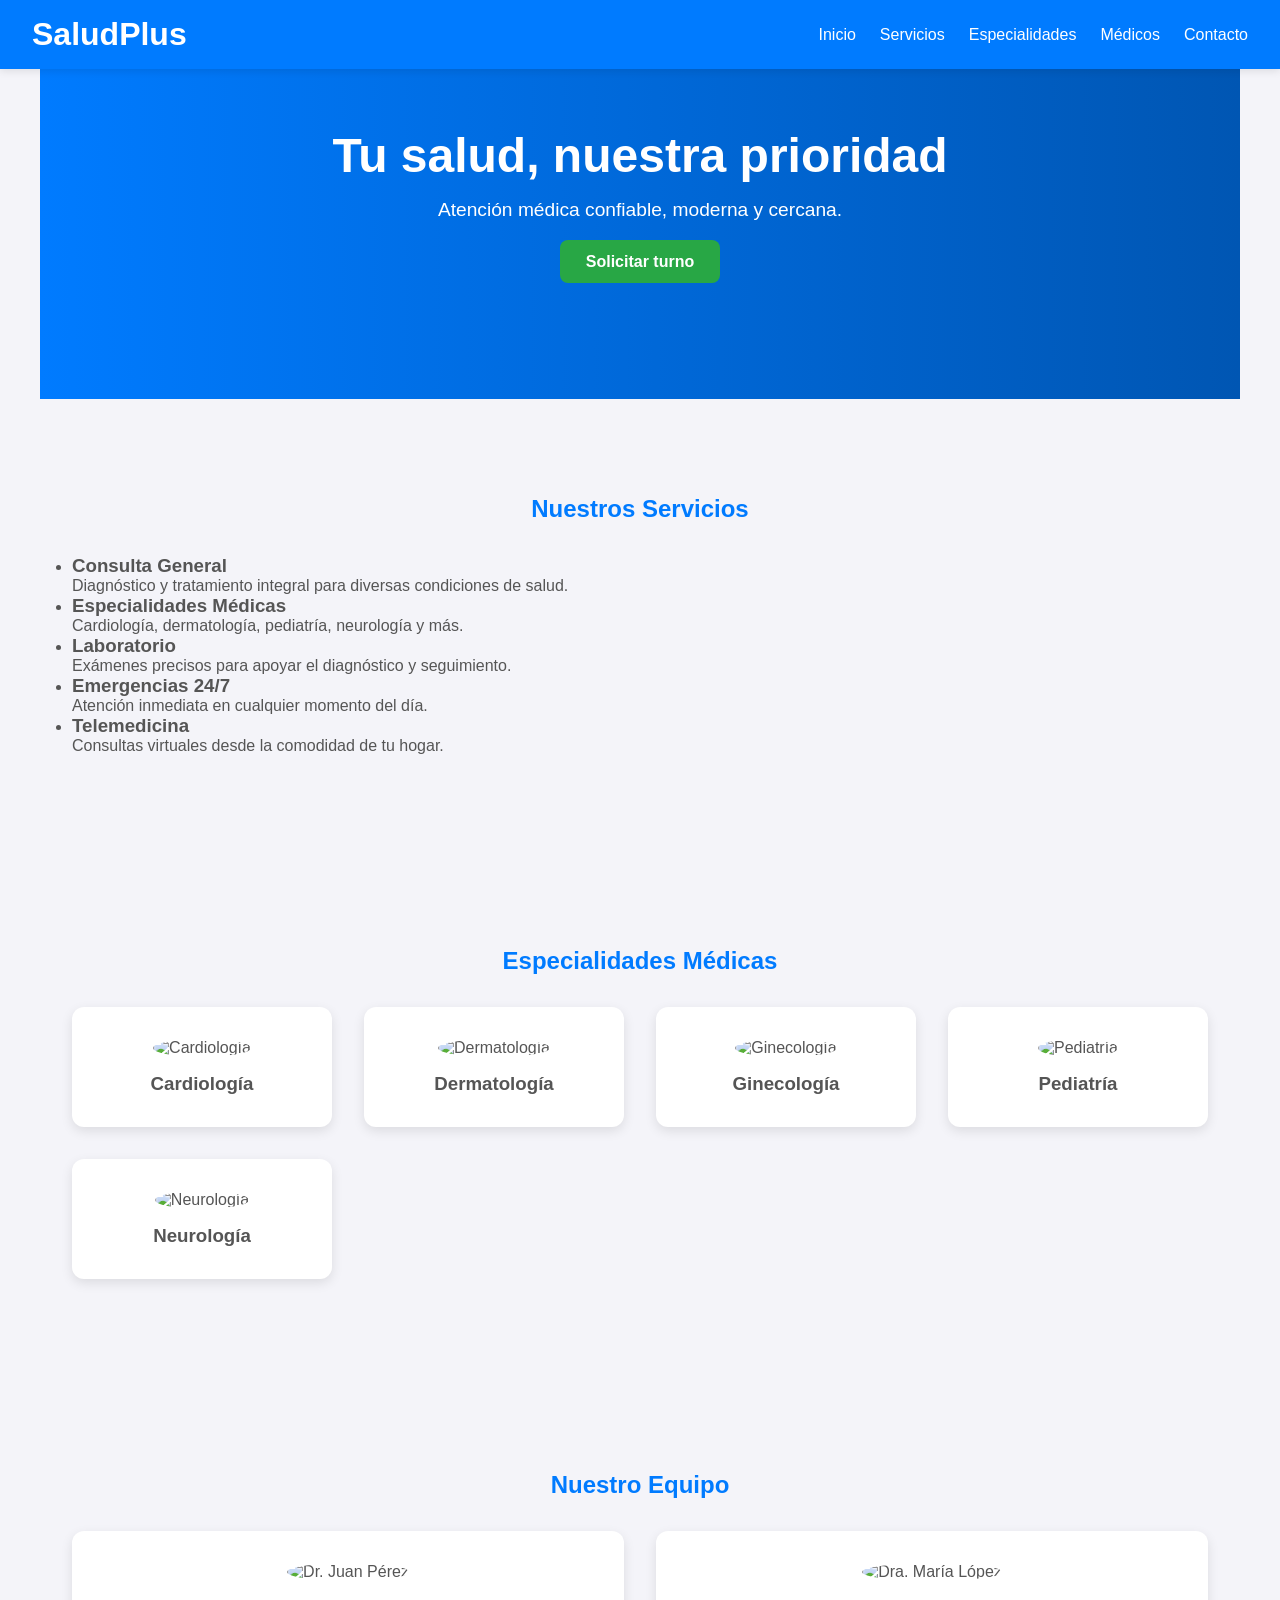
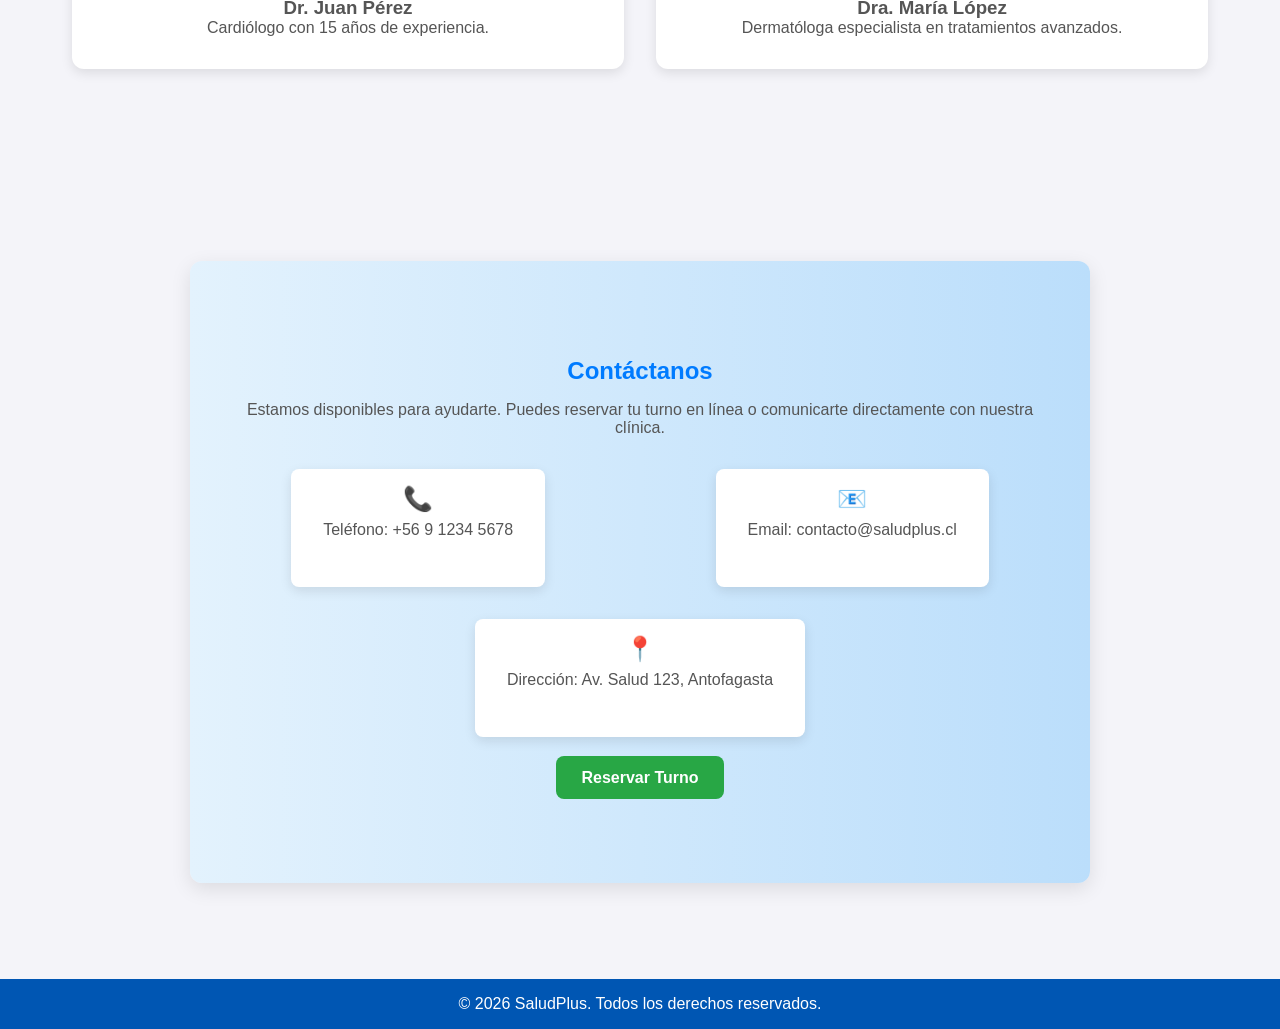
==== commit b513a721: "Update index.html" ====
--- a/index.html
+++ b/index.html
@@ -34,49 +34,53 @@
 
   <!-- Servicios -->
   <section id="servicios">
-    <h2>Nuestros Servicios</h2>
-    <div class="grid">
-      <article>
-        <h3>Consulta General</h3>
-        <p>Diagnóstico y tratamiento integral.</p>
-      </article>
-      <article>
-        <h3>Especialidades</h3>
-        <p>Cardiología, dermatología, pediatría y más.</p>
-      </article>
-      <article>
-        <h3>Laboratorio</h3>
-        <p>Exámenes precisos para tu salud.</p>
-      </article>
-      <article>
-        <h3>Emergencias 24/7</h3>
-        <p>Siempre disponibles para ti.</p>
-      </article>
-      <article>
-        <h3>Telemedicina</h3>
-        <p>Consultas virtuales desde tu hogar.</p>
-      </article>
-    </div>
-  </section>
+  <h2>Nuestros Servicios</h2>
+  <ul class="services-list">
+    <li>
+      <h3>Consulta General</h3>
+      <p>Diagnóstico y tratamiento integral para diversas condiciones de salud.</p>
+    </li>
+    <li>
+      <h3>Especialidades Médicas</h3>
+      <p>Cardiología, dermatología, pediatría, neurología y más.</p>
+    </li>
+    <li>
+      <h3>Laboratorio</h3>
+      <p>Exámenes precisos para apoyar el diagnóstico y seguimiento.</p>
+    </li>
+    <li>
+      <h3>Emergencias 24/7</h3>
+      <p>Atención inmediata en cualquier momento del día.</p>
+    </li>
+    <li>
+      <h3>Telemedicina</h3>
+      <p>Consultas virtuales desde la comodidad de tu hogar.</p>
+    </li>
+  </ul>
+</section>
 
   <!-- Especialidades -->
   <section id="especialidades">
     <h2>Especialidades Médicas</h2>
     <div class="grid">
       <article>
-        <img src="https://via.placeholder.com/120" alt="Cardiología">
+        <img src="https://t4.ftcdn.net/jpg/04/82/64/01/360_F_482640125_KHonHR7Y4v65GtAVTUkQiG99vSCBArwE.jpg" alt="Cardiología">
         <h3>Cardiología</h3>
       </article>
       <article>
-        <img src="https://via.placeholder.com/120" alt="Dermatología">
+        <img src="https://media.istockphoto.com/id/1266812460/es/foto/el-m%C3%A9dico-dermat%C3%B3logo-examina-la-piel-del-paciente-dermatoscopia-prevenci%C3%B3n-del-melanoma.jpg?s=612x612&w=0&k=20&c=UYaZzPdbAbxe-Yas3Ux1bEPa33bWQoYsuMMeq86C2vY=" alt="Dermatología">
         <h3>Dermatología</h3>
       </article>
       <article>
-        <img src="https://via.placeholder.com/120" alt="Pediatría">
+        <img src="https://media.istockphoto.com/id/2177969365/es/foto/despu%C3%A9s-del-examen-ginecol%C3%B3gico-la-paciente-y-el-m%C3%A9dico-discuten-los-resultados.jpg?s=612x612&w=0&k=20&c=FjoqpPr0DLPZpXg_w4Oz9iBb5-sVL87pd9eXz7MFc7U=" alt="Ginecología">
+        <h3>Ginecología</h3>
+        </article>
+      <article>
+        <img src="https://media.istockphoto.com/id/1388254153/es/foto/foto-de-un-beb%C3%A9-sentado-en-el-regazo-de-su-madre-mientras-es-examinado-por-un-m%C3%A9dico.jpg?s=612x612&w=0&k=20&c=BnlL_Jg8h7n0trPI4jCOYliD_qTKmb5YaSjLJL6j5Uo=" alt="Pediatría">
         <h3>Pediatría</h3>
       </article>
       <article>
-        <img src="https://via.placeholder.com/120" alt="Neurología">
+        <img src="https://t4.ftcdn.net/jpg/19/12/57/37/360_F_1912573775_oJIZ1GIrGj4BNUy2kImiBCYCdYWnM7fN.jpg" alt="Neurología">
         <h3>Neurología</h3>
       </article>
     </div>
@@ -87,40 +91,40 @@
     <h2>Nuestro Equipo</h2>
     <div class="grid">
       <article>
-        <img src="https://via.placeholder.com/120" alt="Dr. Juan Pérez">
+        <img src="https://media.istockphoto.com/id/1364917551/es/foto/apuesto-m%C3%A9dico-sonriendo-y-de-pie-sobre-fondo-blanco.jpg?s=612x612&w=0&k=20&c=NxUH5v3-27vgBPqy5JFXyqzjWUDIQNFo65pNjgBeC10=" alt="Dr. Juan Pérez">
         <h3>Dr. Juan Pérez</h3>
         <p>Cardiólogo con 15 años de experiencia.</p>
       </article>
       <article>
-        <img src="https://via.placeholder.com/120" alt="Dra. María López">
+        <img src="https://images.pexels.com/photos/5452201/pexels-photo-5452201.jpeg" alt="Dra. María López">
         <h3>Dra. María López</h3>
         <p>Dermatóloga especialista en tratamientos avanzados.</p>
       </article>
     </div>
   </section>
-<section id="contacto" class="contact-section">
-  <h2>Contáctanos</h2>
-  <p>Estamos disponibles para ayudarte. Puedes reservar tu turno en línea o comunicarte directamente con nuestra clínica.</p>
-  
-  <div class="contact-info">
-    <div>
-      <span class="icon">📞</span>
-      <p>Teléfono: +56 9 1234 5678</p>
+
+  <!-- Contacto -->
+  <section id="contacto" class="contact-section">
+    <h2>Contáctanos</h2>
+    <p>Estamos disponibles para ayudarte. Puedes reservar tu turno en línea o comunicarte directamente con nuestra clínica.</p>
+    
+    <div class="contact-info">
+      <div>
+        <span class="icon">📞</span>
+        <p>Teléfono: +56 9 1234 5678</p>
+      </div>
+      <div>
+        <span class="icon">📧</span>
+        <p>Email: contacto@saludplus.cl</p>
+      </div>
+      <div>
+        <span class="icon">📍</span>
+        <p>Dirección: Av. Salud 123, Antofagasta</p>
+      </div>
     </div>
-    <div>
-      <span class="icon">📧</span>
-      <p>Email: contacto@saludplus.cl</p>
-    </div>
-    <div>
-      <span class="icon">📍</span>
-      <p>Dirección: Av. Salud 123, Antofagasta</p>
-    </div>
-  </div>
-  
-  <a href="turnos.html" class="btn">Reservar Turno</a>
-</section>
-
- 
+    
+    <a href="turnos.html" class="btn">Reservar Turno</a>
+  </section>
 
   <!-- Footer -->
   <footer>
--- a/styles.css
+++ b/styles.css
@@ -126,3 +126,45 @@
 form .btn:hover {
   background: #218838;
 }
+
+.contact-section {
+  background: linear-gradient(to right, #e3f2fd, #bbdefb);
+  padding: 6rem 2rem;
+  text-align: center;
+  border-radius: 12px;
+  margin: 6rem auto;
+  max-width: 900px;
+  box-shadow: 0 6px 20px rgba(0,0,0,0.1);
+}
+
+.contact-section h2 {
+  color: var(--azul-clinico);
+  margin-bottom: 1rem;
+}
+
+.contact-section p {
+  margin-bottom: 2rem;
+  color: var(--gris-texto);
+}
+
+.contact-info {
+  display: flex;
+  justify-content: space-around;
+  flex-wrap: wrap;
+  gap: 2rem;
+  margin-bottom: 2rem;
+}
+
+.contact-info div {
+  background: #fff;
+  padding: 1rem 2rem;
+  border-radius: 8px;
+  box-shadow: 0 4px 12px rgba(0,0,0,0.1);
+}
+
+.contact-info .icon {
+  font-size: 1.5rem;
+  color: var(--azul-clinico);
+  display: block;
+  margin-bottom: 0.5rem;
+}
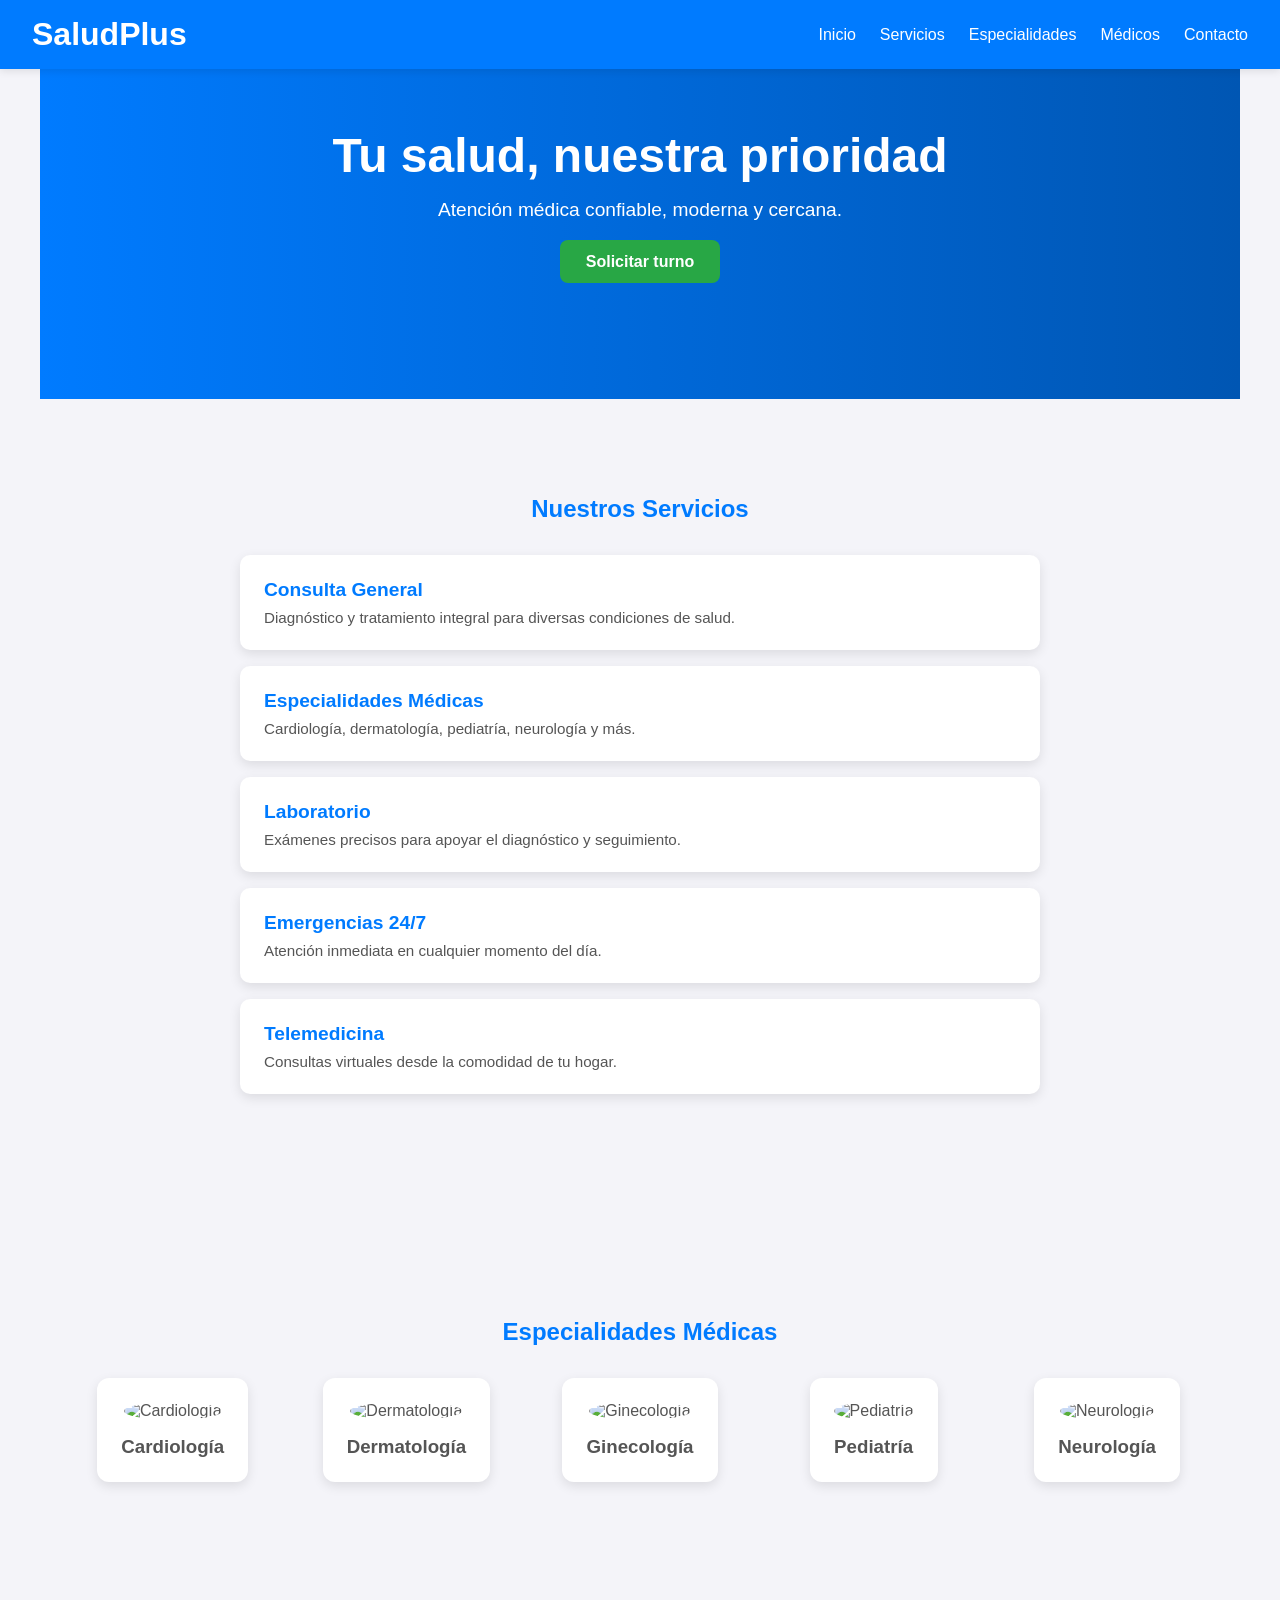
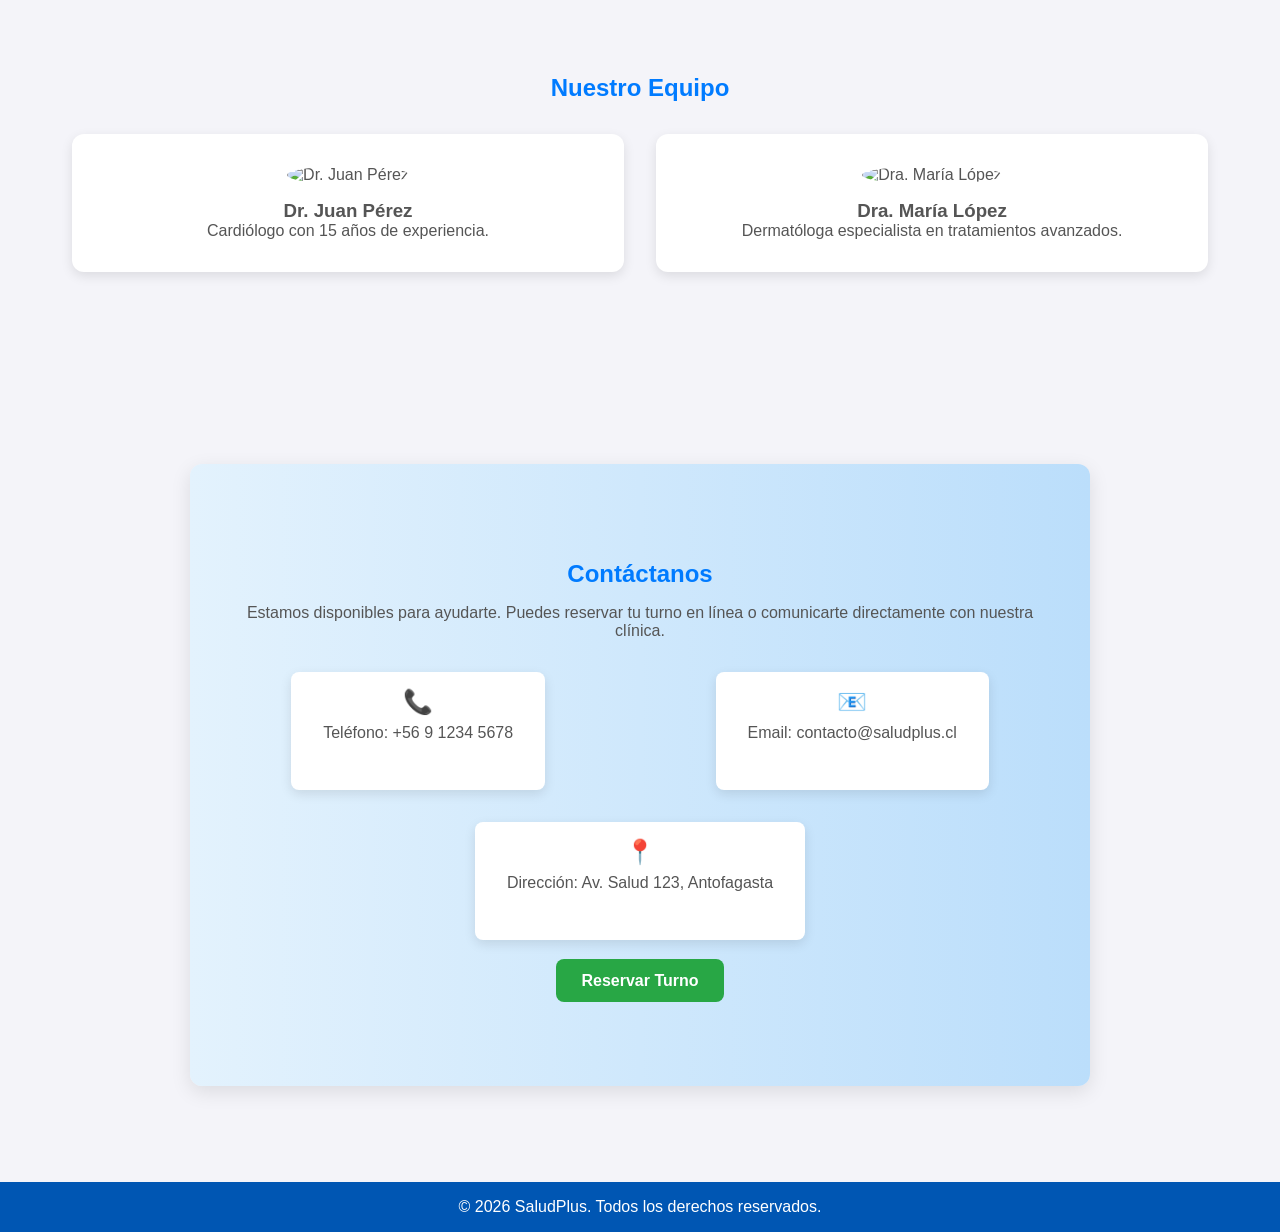
==== commit 27ad1659: "Update index.html" ====
--- a/index.html
+++ b/index.html
@@ -130,5 +130,6 @@
   <footer>
     <p>&copy; 2026 SaludPlus. Todos los derechos reservados.</p>
   </footer>
+<script src="validaciones.js"></script>
 </body>
 </html>
--- a/styles.css
+++ b/styles.css
@@ -168,3 +168,84 @@
   display: block;
   margin-bottom: 0.5rem;
 }
+
+#especialidades .grid {
+  display: grid;
+  gap: 2rem;
+  grid-template-columns: repeat(auto-fit, minmax(200px, 1fr));
+  justify-items: center;
+}
+
+#especialidades .grid article {
+  background: #fff;
+  padding: 1.5rem;
+  border-radius: 12px;
+  box-shadow: 0 4px 12px rgba(0,0,0,0.1);
+  text-align: center;
+  transition: transform 0.3s, box-shadow 0.3s;
+}
+
+#especialidades .grid article:hover {
+  transform: translateY(-5px);
+  box-shadow: 0 6px 18px rgba(0,0,0,0.15);
+}
+
+#especialidades .grid img {
+  width: 100px;
+  height: 100px;
+  border-radius: 50%;
+  margin-bottom: 1rem;
+  object-fit: cover;
+}
+
+.services-row {
+  display: flex;
+  flex-wrap: wrap;
+  justify-content: space-around;
+  gap: 2rem;
+  margin-top: 2rem;
+}
+
+.service-item {
+  display: flex;
+  align-items: center;
+  background: #fff;
+  padding: 1rem 1.5rem;
+  border-radius: 12px;
+  box-shadow: 0 4px 12px rgba(0,0,0,0.1);
+  transition: transform 0.3s, box-shadow 0.3s;
+  max-width: 350px;
+}
+
+.services-list {
+  list-style: none;
+  padding: 0;
+  margin: 2rem auto;
+  max-width: 800px;
+}
+
+.services-list li {
+  background: #fff;
+  padding: 1.5rem;
+  margin-bottom: 1rem;
+  border-radius: 10px;
+  box-shadow: 0 4px 12px rgba(0,0,0,0.1);
+  transition: transform 0.3s, box-shadow 0.3s;
+}
+
+.services-list li:hover {
+  transform: translateY(-3px);
+  box-shadow: 0 6px 18px rgba(0,0,0,0.15);
+}
+
+.services-list h3 {
+  margin: 0 0 0.5rem;
+  color: var(--azul-clinico);
+  font-size: 1.2rem;
+}
+
+.services-list p {
+  margin: 0;
+  color: var(--gris-texto);
+  font-size: 0.95rem;
+}
